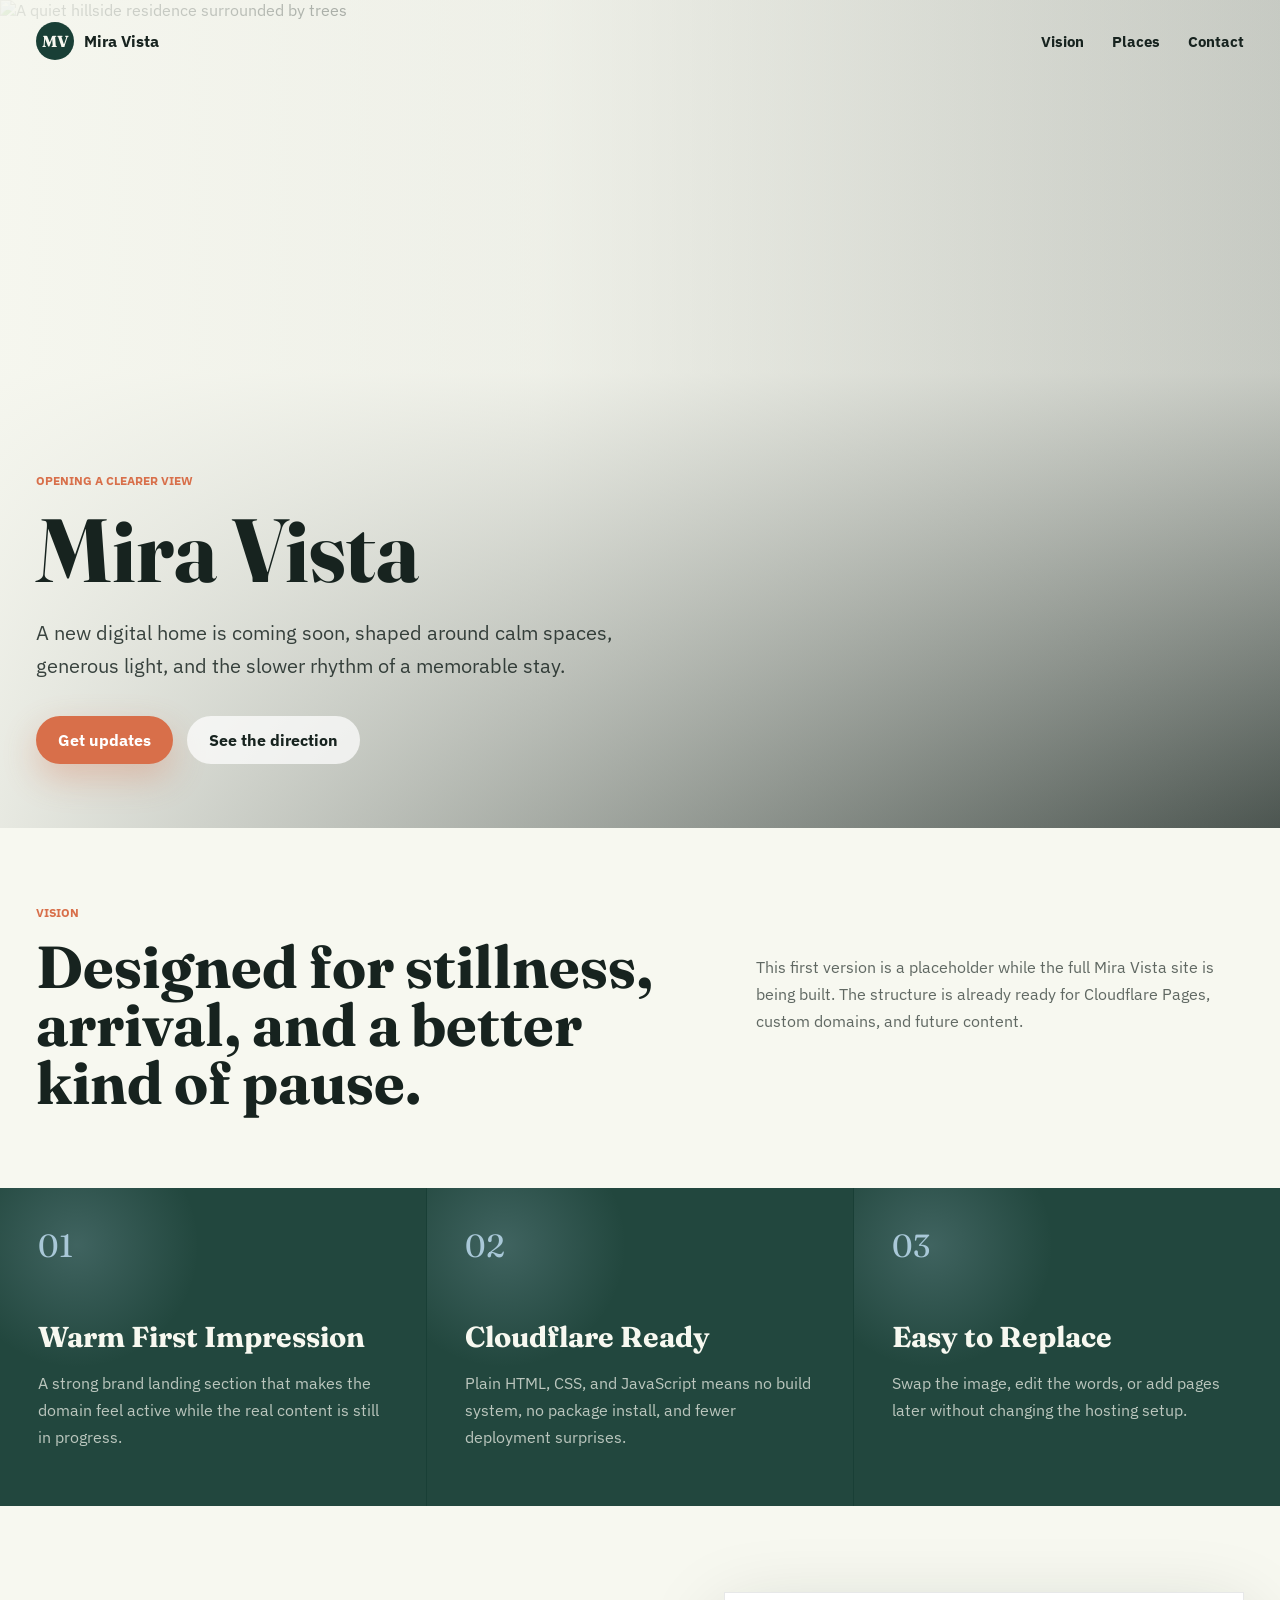
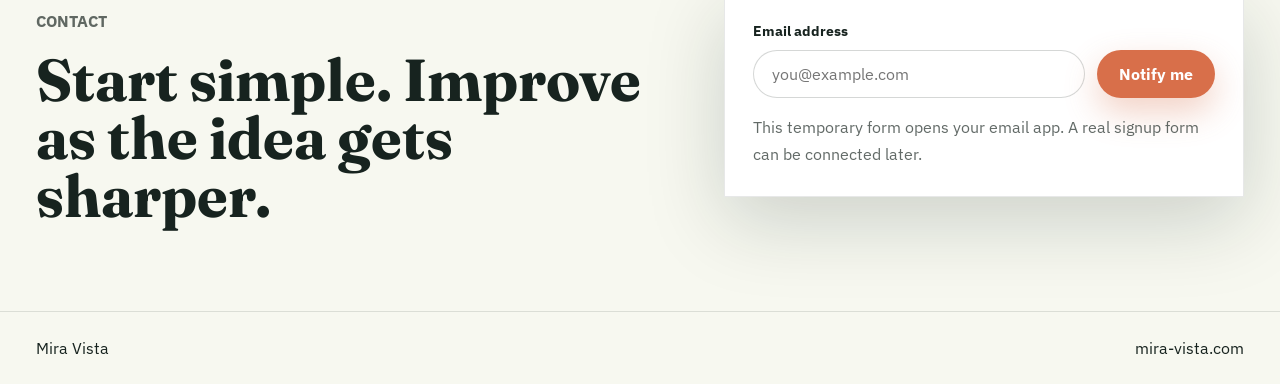
==== index.html @ a2847a7c "Initial Mira Vista site" ====
<!doctype html>
<html lang="en">
  <head>
    <meta charset="utf-8" />
    <meta name="viewport" content="width=device-width, initial-scale=1" />
    <title>Mira Vista</title>
    <meta
      name="description"
      content="Mira Vista is a calm digital home for crafted spaces, thoughtful stays, and future-facing hospitality."
    />
    <meta property="og:title" content="Mira Vista" />
    <meta
      property="og:description"
      content="A new Mira Vista website is taking shape."
    />
    <meta property="og:type" content="website" />
    <meta property="og:url" content="https://mira-vista.com" />
    <link rel="preconnect" href="https://fonts.googleapis.com" />
    <link rel="preconnect" href="https://fonts.gstatic.com" crossorigin />
    <link
      href="https://fonts.googleapis.com/css2?family=Fraunces:opsz,wght@9..144,500;9..144,700&family=IBM+Plex+Sans:wght@400;500;600;700&display=swap"
      rel="stylesheet"
    />
    <link rel="stylesheet" href="styles.css" />
  </head>
  <body>
    <header class="site-header" data-header>
      <a class="brand" href="#top" aria-label="Mira Vista home">
        <span class="brand-mark" aria-hidden="true">MV</span>
        <span>Mira Vista</span>
      </a>
      <nav class="nav-links" aria-label="Primary navigation">
        <a href="#vision">Vision</a>
        <a href="#places">Places</a>
        <a href="#contact">Contact</a>
      </nav>
    </header>

    <main id="top">
      <section class="hero" aria-label="Mira Vista introduction">
        <img
          class="hero-image"
          src="https://images.unsplash.com/photo-1500530855697-b586d89ba3ee?auto=format&fit=crop&w=1800&q=82"
          alt="A quiet hillside residence surrounded by trees"
        />
        <div class="hero-shade" aria-hidden="true"></div>
        <div class="hero-content">
          <p class="eyebrow">Opening a clearer view</p>
          <h1>Mira Vista</h1>
          <p class="hero-copy">
            A new digital home is coming soon, shaped around calm spaces,
            generous light, and the slower rhythm of a memorable stay.
          </p>
          <div class="hero-actions">
            <a class="button primary" href="#contact">Get updates</a>
            <a class="button secondary" href="#vision">See the direction</a>
          </div>
        </div>
      </section>

      <section class="intro-band" id="vision">
        <div class="section-kicker">Vision</div>
        <div class="intro-grid">
          <h2>Designed for stillness, arrival, and a better kind of pause.</h2>
          <p>
            This first version is a placeholder while the full Mira Vista site
            is being built. The structure is already ready for Cloudflare Pages,
            custom domains, and future content.
          </p>
        </div>
      </section>

      <section class="feature-strip" id="places" aria-label="Highlights">
        <article>
          <span>01</span>
          <h3>Warm First Impression</h3>
          <p>
            A strong brand landing section that makes the domain feel active
            while the real content is still in progress.
          </p>
        </article>
        <article>
          <span>02</span>
          <h3>Cloudflare Ready</h3>
          <p>
            Plain HTML, CSS, and JavaScript means no build system, no package
            install, and fewer deployment surprises.
          </p>
        </article>
        <article>
          <span>03</span>
          <h3>Easy to Replace</h3>
          <p>
            Swap the image, edit the words, or add pages later without changing
            the hosting setup.
          </p>
        </article>
      </section>

      <section class="contact-section" id="contact">
        <div>
          <p class="section-kicker">Contact</p>
          <h2>Start simple. Improve as the idea gets sharper.</h2>
        </div>
        <form class="notify-form" action="mailto:hello@mira-vista.com" method="post">
          <label for="email">Email address</label>
          <div class="field-row">
            <input
              id="email"
              name="email"
              type="email"
              placeholder="you@example.com"
              autocomplete="email"
            />
            <button type="submit">Notify me</button>
          </div>
          <p class="form-note">
            This temporary form opens your email app. A real signup form can be
            connected later.
          </p>
        </form>
      </section>
    </main>

    <footer class="site-footer">
      <span>Mira Vista</span>
      <span>mira-vista.com</span>
    </footer>

    <script src="script.js"></script>
  </body>
</html>
---- styles.css ----
:root {
  --ink: #17231f;
  --paper: #f7f8f0;
  --mist: #e5ece4;
  --sage: #607b68;
  --pine: #193f36;
  --coral: #d86f4a;
  --sky: #a9c8d8;
  --white: #ffffff;
  --shadow: 0 24px 80px rgba(11, 31, 25, 0.18);
}

* {
  box-sizing: border-box;
}

html {
  scroll-behavior: smooth;
}

body {
  margin: 0;
  background: var(--paper);
  color: var(--ink);
  font-family: "IBM Plex Sans", sans-serif;
}

a {
  color: inherit;
  text-decoration: none;
}

.site-header {
  align-items: center;
  display: flex;
  justify-content: space-between;
  left: 0;
  padding: 22px 36px;
  position: fixed;
  right: 0;
  top: 0;
  transition: background-color 180ms ease, box-shadow 180ms ease;
  z-index: 20;
}

.site-header.is-scrolled {
  background: rgba(247, 248, 240, 0.86);
  box-shadow: 0 12px 36px rgba(23, 35, 31, 0.08);
  backdrop-filter: blur(18px);
}

.brand {
  align-items: center;
  display: inline-flex;
  font-weight: 700;
  gap: 10px;
}

.brand-mark {
  align-items: center;
  background: var(--pine);
  border-radius: 999px;
  color: var(--paper);
  display: inline-flex;
  font-family: "Fraunces", serif;
  height: 38px;
  justify-content: center;
  width: 38px;
}

.nav-links {
  align-items: center;
  display: flex;
  gap: 28px;
  font-size: 0.94rem;
  font-weight: 700;
}

.nav-links a {
  position: relative;
}

.nav-links a::after {
  background: var(--coral);
  bottom: -8px;
  content: "";
  height: 2px;
  left: 0;
  position: absolute;
  transform: scaleX(0);
  transform-origin: left;
  transition: transform 160ms ease;
  width: 100%;
}

.nav-links a:hover::after,
.nav-links a:focus-visible::after {
  transform: scaleX(1);
}

.hero {
  align-items: end;
  display: grid;
  min-height: 92vh;
  overflow: hidden;
  padding: 130px 36px 64px;
  position: relative;
}

.hero-image,
.hero-shade {
  inset: 0;
  position: absolute;
}

.hero-image {
  height: 100%;
  object-fit: cover;
  width: 100%;
  z-index: 0;
}

.hero-shade {
  background:
    linear-gradient(90deg, rgba(247, 248, 240, 0.9), rgba(247, 248, 240, 0.5) 42%, rgba(23, 35, 31, 0.15)),
    linear-gradient(0deg, rgba(23, 35, 31, 0.72), rgba(23, 35, 31, 0.08) 55%);
  z-index: 1;
}

.hero-content {
  max-width: 760px;
  position: relative;
  z-index: 2;
}

.eyebrow,
.section-kicker {
  color: var(--coral);
  font-size: 0.78rem;
  font-weight: 700;
  text-transform: uppercase;
}

.hero h1,
.intro-grid h2,
.contact-section h2 {
  font-family: "Fraunces", serif;
  line-height: 0.98;
  margin: 0;
}

.hero h1 {
  font-size: 5.6rem;
  margin-top: 18px;
}

.hero-copy {
  color: rgba(23, 35, 31, 0.84);
  font-size: 1.25rem;
  line-height: 1.65;
  margin: 22px 0 0;
  max-width: 620px;
}

.hero-actions {
  display: flex;
  flex-wrap: wrap;
  gap: 14px;
  margin-top: 34px;
}

.button,
.notify-form button {
  border: 0;
  border-radius: 999px;
  cursor: pointer;
  display: inline-flex;
  font: inherit;
  font-weight: 700;
  justify-content: center;
  min-height: 48px;
  padding: 14px 22px;
  transition: transform 160ms ease, box-shadow 160ms ease, background-color 160ms ease;
}

.button:hover,
.notify-form button:hover {
  transform: translateY(-2px);
}

.button.primary,
.notify-form button {
  background: var(--coral);
  box-shadow: 0 14px 34px rgba(216, 111, 74, 0.32);
  color: var(--white);
}

.button.secondary {
  background: rgba(255, 255, 255, 0.72);
  color: var(--ink);
}

.intro-band {
  padding: 76px 36px;
}

.intro-grid {
  display: grid;
  gap: 40px;
  grid-template-columns: minmax(0, 1fr) minmax(280px, 460px);
  margin-top: 18px;
  max-width: 1180px;
}

.intro-grid h2,
.contact-section h2 {
  font-size: 3.7rem;
}

.intro-grid p,
.feature-strip p,
.contact-section p,
.form-note {
  color: rgba(23, 35, 31, 0.68);
  font-size: 1rem;
  line-height: 1.7;
}

.feature-strip {
  background: var(--pine);
  color: var(--paper);
  display: grid;
  gap: 1px;
  grid-template-columns: repeat(3, minmax(0, 1fr));
}

.feature-strip article {
  background:
    radial-gradient(circle at 18% 18%, rgba(169, 200, 216, 0.22), transparent 28%),
    rgba(255, 255, 255, 0.04);
  min-height: 280px;
  padding: 38px;
}

.feature-strip span {
  color: var(--sky);
  font-family: "Fraunces", serif;
  font-size: 2rem;
}

.feature-strip h3 {
  font-family: "Fraunces", serif;
  font-size: 1.8rem;
  margin: 54px 0 14px;
}

.feature-strip p {
  color: rgba(247, 248, 240, 0.72);
}

.contact-section {
  align-items: start;
  display: grid;
  gap: 54px;
  grid-template-columns: minmax(0, 1fr) minmax(320px, 520px);
  padding: 86px 36px;
}

.notify-form {
  background: var(--white);
  border: 1px solid rgba(23, 35, 31, 0.1);
  box-shadow: var(--shadow);
  padding: 28px;
}

.notify-form label {
  display: block;
  font-size: 0.9rem;
  font-weight: 700;
  margin-bottom: 10px;
}

.field-row {
  display: grid;
  gap: 12px;
  grid-template-columns: minmax(0, 1fr) auto;
}

.notify-form input {
  border: 1px solid rgba(23, 35, 31, 0.18);
  border-radius: 999px;
  font: inherit;
  min-height: 48px;
  padding: 0 18px;
  width: 100%;
}

.notify-form input:focus {
  border-color: var(--coral);
  outline: 3px solid rgba(216, 111, 74, 0.16);
}

.form-note {
  font-size: 0.9rem;
  margin-bottom: 0;
}

.site-footer {
  align-items: center;
  border-top: 1px solid rgba(23, 35, 31, 0.12);
  display: flex;
  justify-content: space-between;
  padding: 26px 36px;
}

@media (max-width: 820px) {
  .site-header {
    padding: 18px 22px;
  }

  .nav-links {
    display: none;
  }

  .hero {
    min-height: 88vh;
    padding: 112px 22px 46px;
  }

  .hero h1 {
    font-size: 3.6rem;
  }

  .hero-copy {
    font-size: 1.05rem;
  }

  .intro-band,
  .contact-section {
    padding: 58px 22px;
  }

  .intro-grid,
  .contact-section {
    grid-template-columns: 1fr;
  }

  .intro-grid h2,
  .contact-section h2 {
    font-size: 2.6rem;
  }

  .feature-strip {
    grid-template-columns: 1fr;
  }

  .feature-strip article {
    min-height: 220px;
    padding: 30px 22px;
  }

  .field-row {
    grid-template-columns: 1fr;
  }

  .site-footer {
    align-items: flex-start;
    flex-direction: column;
    gap: 8px;
    padding: 24px 22px;
  }
}

@media (max-width: 480px) {
  .hero h1 {
    font-size: 2.9rem;
  }

  .hero-actions {
    flex-direction: column;
  }

  .button {
    width: 100%;
  }
}
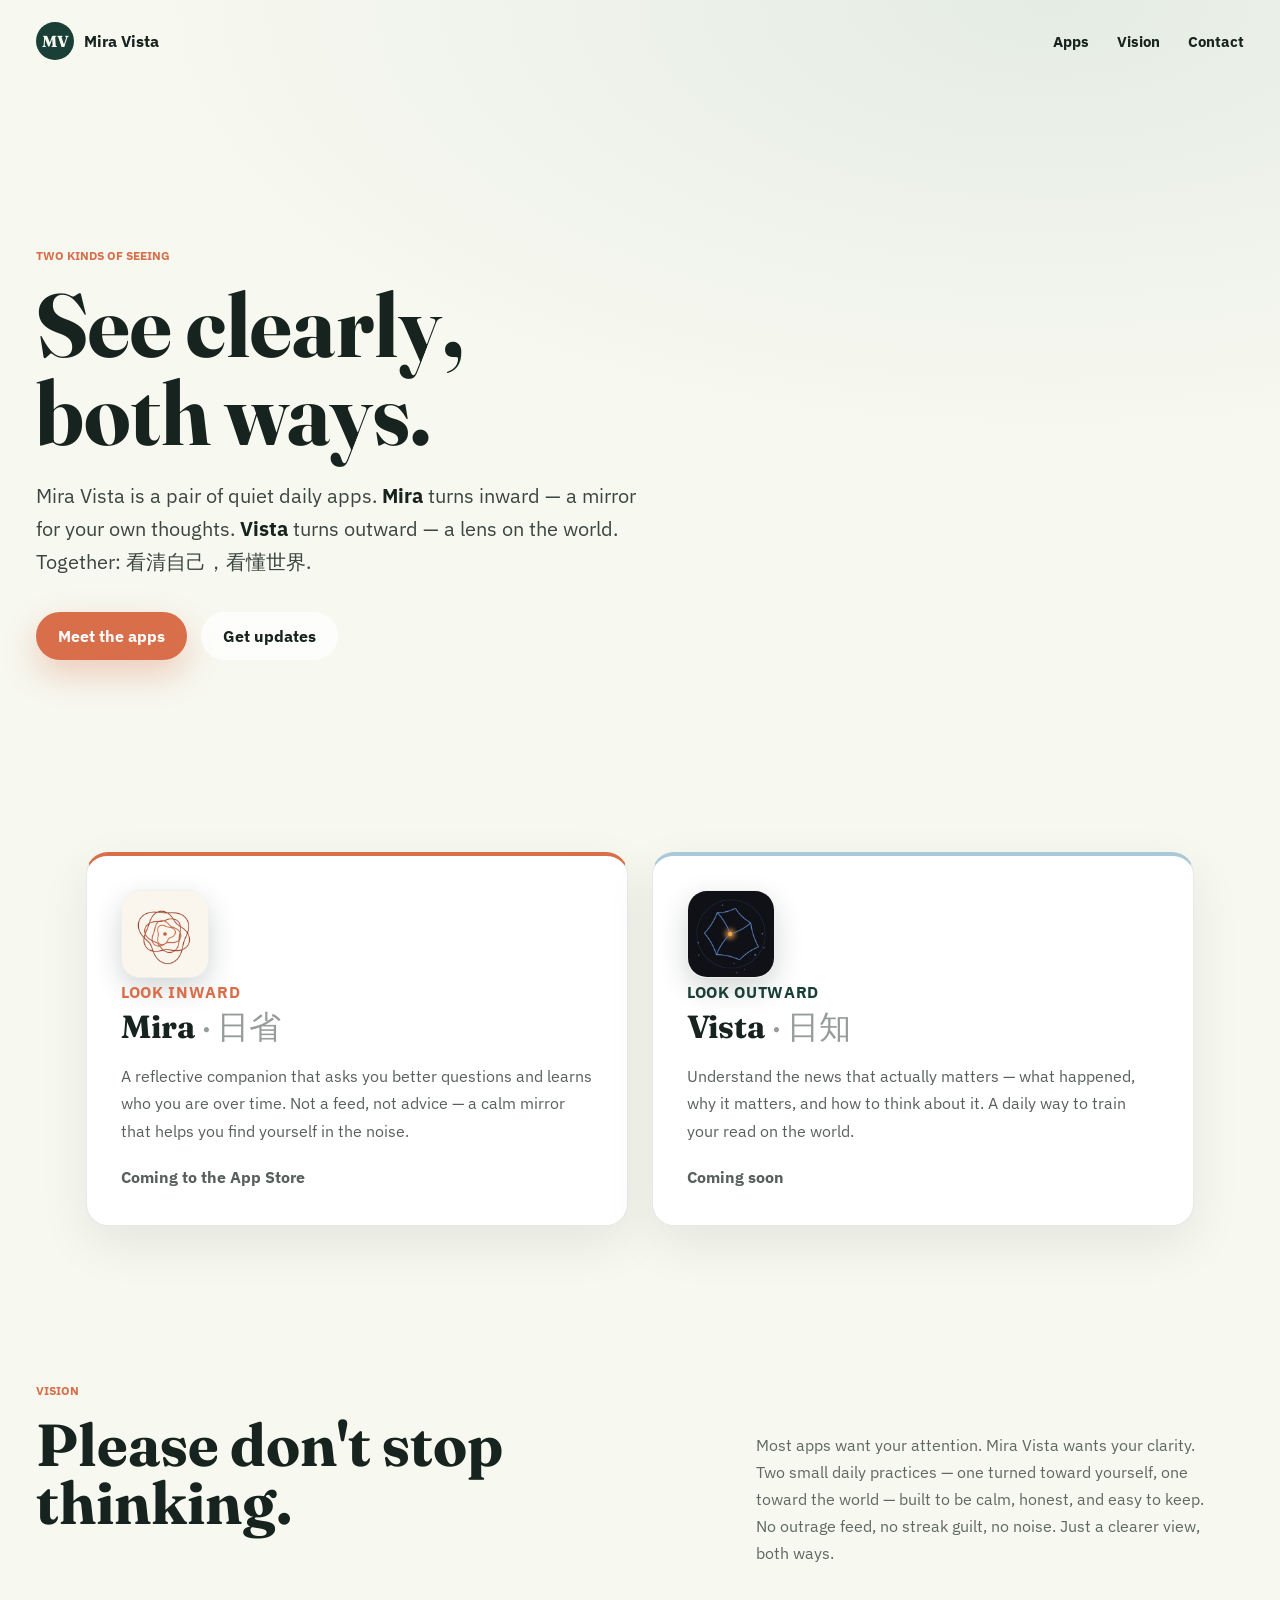
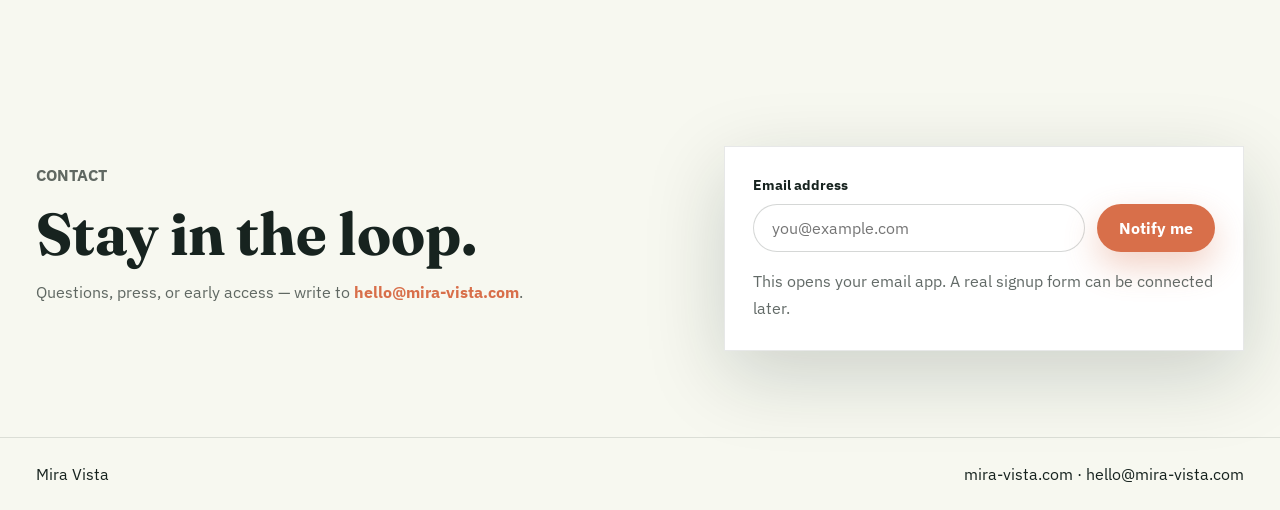
==== commit 92a9b251: "Rewrite site: real Mira Vista two-app product page (Mira + Vista)" ====
--- a/index.html
+++ b/index.html
@@ -3,15 +3,15 @@
   <head>
     <meta charset="utf-8" />
     <meta name="viewport" content="width=device-width, initial-scale=1" />
-    <title>Mira Vista</title>
+    <title>Mira Vista — See clearly, both ways</title>
     <meta
       name="description"
-      content="Mira Vista is a calm digital home for crafted spaces, thoughtful stays, and future-facing hospitality."
+      content="Mira Vista is a pair of calm daily apps for two kinds of seeing. Mira turns inward — a mirror for your own thoughts. Vista turns outward — a lens on the world."
     />
-    <meta property="og:title" content="Mira Vista" />
+    <meta property="og:title" content="Mira Vista — See clearly, both ways" />
     <meta
       property="og:description"
-      content="A new Mira Vista website is taking shape."
+      content="Two quiet daily apps: Mira (look inward and reflect) and Vista (understand the world). 看清自己，看懂世界."
     />
     <meta property="og:type" content="website" />
     <meta property="og:url" content="https://mira-vista.com" />
@@ -30,79 +30,95 @@
         <span>Mira Vista</span>
       </a>
       <nav class="nav-links" aria-label="Primary navigation">
+        <a href="#apps">Apps</a>
         <a href="#vision">Vision</a>
-        <a href="#places">Places</a>
         <a href="#contact">Contact</a>
       </nav>
     </header>
 
     <main id="top">
-      <section class="hero" aria-label="Mira Vista introduction">
-        <img
-          class="hero-image"
-          src="https://images.unsplash.com/photo-1500530855697-b586d89ba3ee?auto=format&fit=crop&w=1800&q=82"
-          alt="A quiet hillside residence surrounded by trees"
-        />
-        <div class="hero-shade" aria-hidden="true"></div>
+      <section class="hero hero--plain" aria-label="Mira Vista introduction">
         <div class="hero-content">
-          <p class="eyebrow">Opening a clearer view</p>
-          <h1>Mira Vista</h1>
+          <p class="eyebrow">Two kinds of seeing</p>
+          <h1>See clearly,<br />both ways.</h1>
           <p class="hero-copy">
-            A new digital home is coming soon, shaped around calm spaces,
-            generous light, and the slower rhythm of a memorable stay.
+            Mira Vista is a pair of quiet daily apps.
+            <strong>Mira</strong> turns inward — a mirror for your own thoughts.
+            <strong>Vista</strong> turns outward — a lens on the world.
+            Together: 看清自己，看懂世界.
           </p>
           <div class="hero-actions">
-            <a class="button primary" href="#contact">Get updates</a>
-            <a class="button secondary" href="#vision">See the direction</a>
+            <a class="button primary" href="#apps">Meet the apps</a>
+            <a class="button secondary" href="#contact">Get updates</a>
           </div>
         </div>
+      </section>
+
+      <section class="apps" id="apps" aria-label="The apps">
+        <article class="app-card app-card--mira">
+          <img
+            class="app-icon"
+            src="assets/mira-icon.png"
+            alt="Mira app icon"
+            width="88"
+            height="88"
+          />
+          <p class="app-kicker">Look inward</p>
+          <h2>Mira <span>· 日省</span></h2>
+          <p>
+            A reflective companion that asks you better questions and learns who
+            you are over time. Not a feed, not advice — a calm mirror that helps
+            you find yourself in the noise.
+          </p>
+          <p class="app-status">Coming to the App Store</p>
+        </article>
+
+        <article class="app-card app-card--vista">
+          <img
+            class="app-icon"
+            src="assets/vista-icon.png"
+            alt="Vista app icon"
+            width="88"
+            height="88"
+          />
+          <p class="app-kicker">Look outward</p>
+          <h2>Vista <span>· 日知</span></h2>
+          <p>
+            Understand the news that actually matters — what happened, why it
+            matters, and how to think about it. A daily way to train your read
+            on the world.
+          </p>
+          <p class="app-status">Coming soon</p>
+        </article>
       </section>
 
       <section class="intro-band" id="vision">
         <div class="section-kicker">Vision</div>
         <div class="intro-grid">
-          <h2>Designed for stillness, arrival, and a better kind of pause.</h2>
+          <h2>Please don't stop thinking.</h2>
           <p>
-            This first version is a placeholder while the full Mira Vista site
-            is being built. The structure is already ready for Cloudflare Pages,
-            custom domains, and future content.
+            Most apps want your attention. Mira Vista wants your clarity. Two
+            small daily practices — one turned toward yourself, one toward the
+            world — built to be calm, honest, and easy to keep. No outrage feed,
+            no streak guilt, no noise. Just a clearer view, both ways.
           </p>
         </div>
-      </section>
-
-      <section class="feature-strip" id="places" aria-label="Highlights">
-        <article>
-          <span>01</span>
-          <h3>Warm First Impression</h3>
-          <p>
-            A strong brand landing section that makes the domain feel active
-            while the real content is still in progress.
-          </p>
-        </article>
-        <article>
-          <span>02</span>
-          <h3>Cloudflare Ready</h3>
-          <p>
-            Plain HTML, CSS, and JavaScript means no build system, no package
-            install, and fewer deployment surprises.
-          </p>
-        </article>
-        <article>
-          <span>03</span>
-          <h3>Easy to Replace</h3>
-          <p>
-            Swap the image, edit the words, or add pages later without changing
-            the hosting setup.
-          </p>
-        </article>
       </section>
 
       <section class="contact-section" id="contact">
         <div>
           <p class="section-kicker">Contact</p>
-          <h2>Start simple. Improve as the idea gets sharper.</h2>
+          <h2>Stay in the loop.</h2>
+          <p>
+            Questions, press, or early access — write to
+            <a href="mailto:hello@mira-vista.com">hello@mira-vista.com</a>.
+          </p>
         </div>
-        <form class="notify-form" action="mailto:hello@mira-vista.com" method="post">
+        <form
+          class="notify-form"
+          action="mailto:hello@mira-vista.com"
+          method="post"
+        >
           <label for="email">Email address</label>
           <div class="field-row">
             <input
@@ -115,8 +131,7 @@
             <button type="submit">Notify me</button>
           </div>
           <p class="form-note">
-            This temporary form opens your email app. A real signup form can be
-            connected later.
+            This opens your email app. A real signup form can be connected later.
           </p>
         </form>
       </section>
@@ -124,7 +139,7 @@
 
     <footer class="site-footer">
       <span>Mira Vista</span>
-      <span>mira-vista.com</span>
+      <span>mira-vista.com · hello@mira-vista.com</span>
     </footer>
 
     <script src="script.js"></script>
--- a/styles.css
+++ b/styles.css
@@ -384,3 +384,70 @@
     width: 100%;
   }
 }
+
+/* ===== Mira Vista — apps section ===== */
+.hero--plain {
+  align-items: center;
+  background: radial-gradient(120% 90% at 82% 0%, var(--mist), var(--paper) 58%);
+}
+.hero-copy strong { color: var(--ink); font-weight: 700; }
+
+.apps {
+  display: grid;
+  gap: 24px;
+  grid-template-columns: repeat(2, minmax(0, 1fr));
+  max-width: 1180px;
+  margin: 0 auto;
+  padding: 24px 36px 80px;
+}
+.app-card {
+  background: var(--white);
+  border: 1px solid rgba(23, 35, 31, 0.10);
+  border-radius: 22px;
+  padding: 34px;
+  box-shadow: 0 18px 50px rgba(11, 31, 25, 0.08);
+}
+.app-card--mira { border-top: 4px solid var(--coral); }
+.app-card--vista { border-top: 4px solid var(--sky); }
+.app-icon {
+  border-radius: 20px;
+  display: block;
+  height: 88px;
+  width: 88px;
+  box-shadow: 0 10px 28px rgba(11, 31, 25, 0.18);
+}
+.app-kicker {
+  font-size: 0.78rem;
+  font-weight: 700;
+  letter-spacing: 0.04em;
+  text-transform: uppercase;
+  margin: 22px 0 6px;
+}
+.app-card--mira .app-kicker { color: var(--coral); }
+.app-card--vista .app-kicker { color: var(--pine); }
+.app-card h2 {
+  font-family: "Fraunces", serif;
+  font-size: 2rem;
+  margin: 0 0 12px;
+}
+.app-card h2 span { color: rgba(23, 35, 31, 0.45); font-weight: 500; }
+.app-card p {
+  color: rgba(23, 35, 31, 0.72);
+  font-size: 1.02rem;
+  line-height: 1.7;
+  margin: 0;
+}
+.app-status {
+  color: var(--sage);
+  font-size: 0.85rem;
+  font-weight: 700;
+  margin-top: 18px !important;
+}
+.contact-section a { color: var(--coral); font-weight: 700; }
+
+@media (max-width: 820px) {
+  .apps { grid-template-columns: 1fr; padding: 14px 22px 54px; }
+  .app-card { padding: 28px 22px; }
+}
+
+.app-icon { border: 1px solid rgba(23, 35, 31, 0.07); }
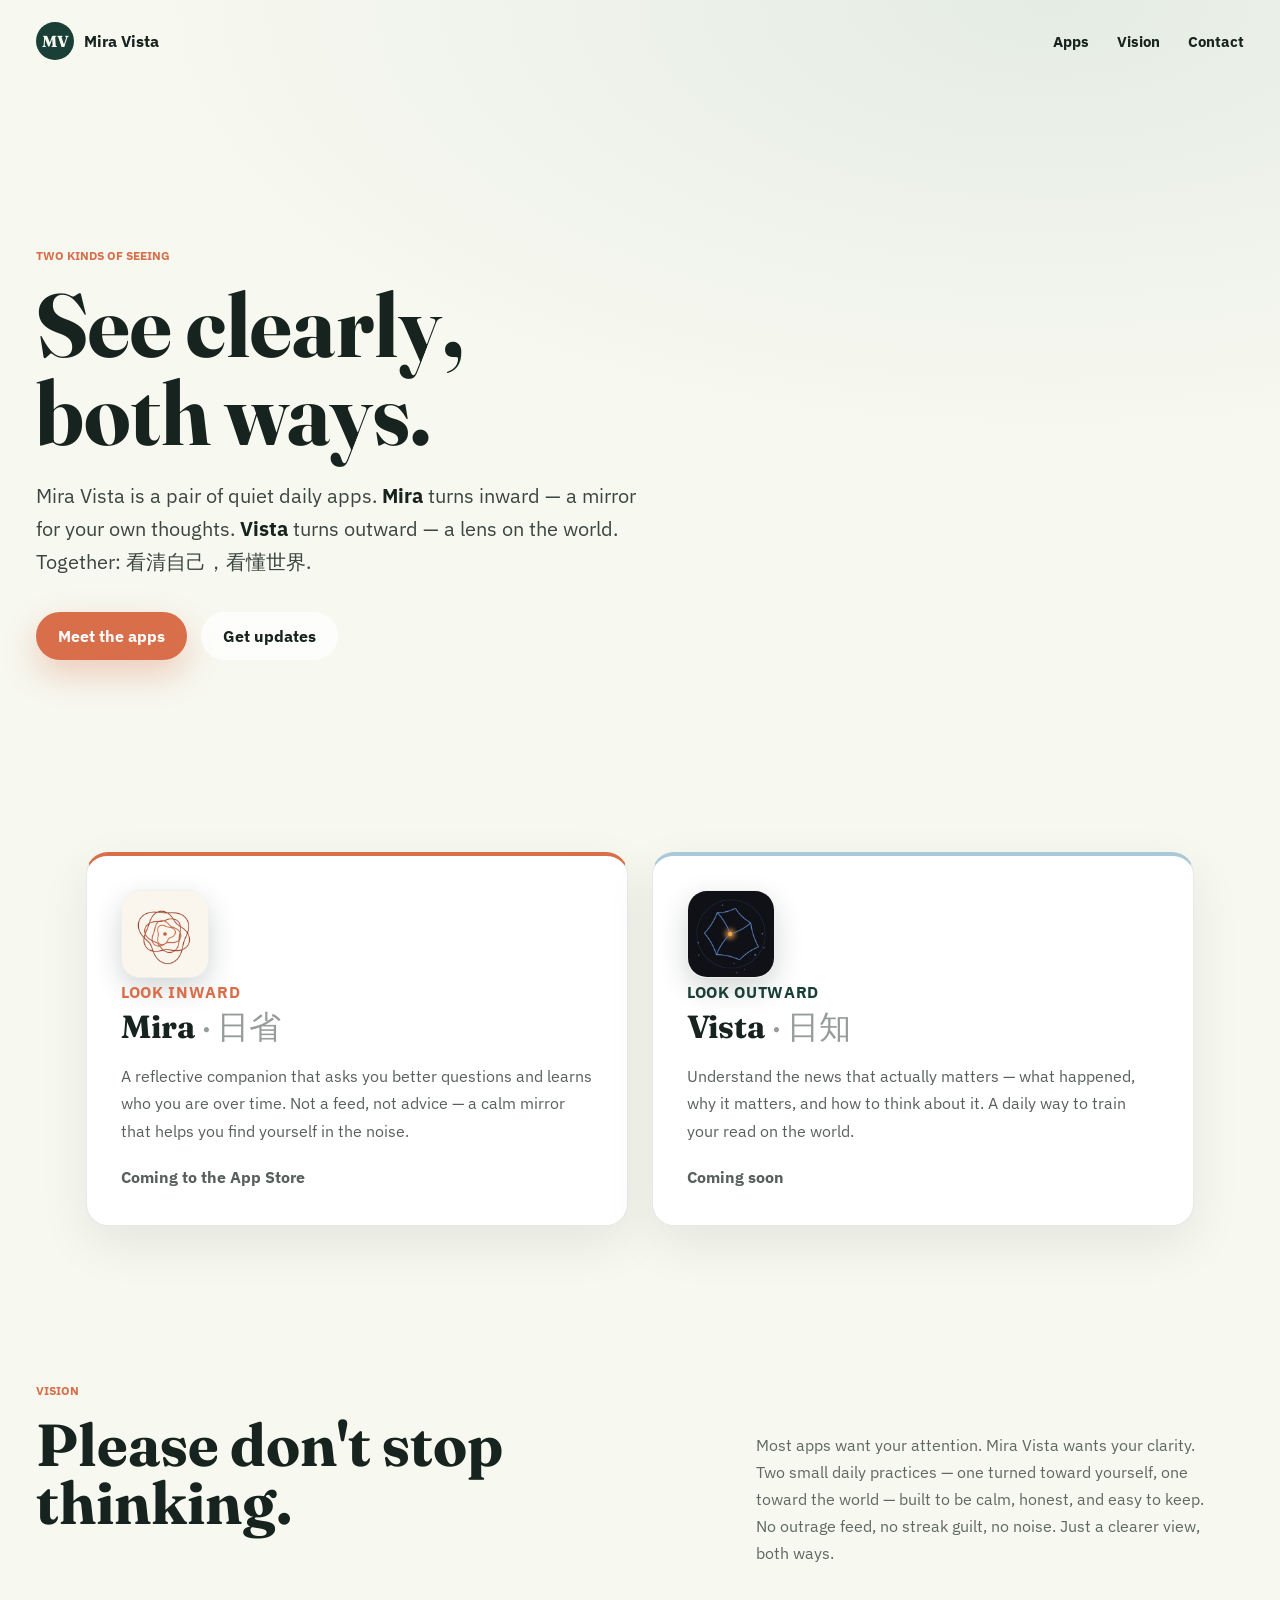
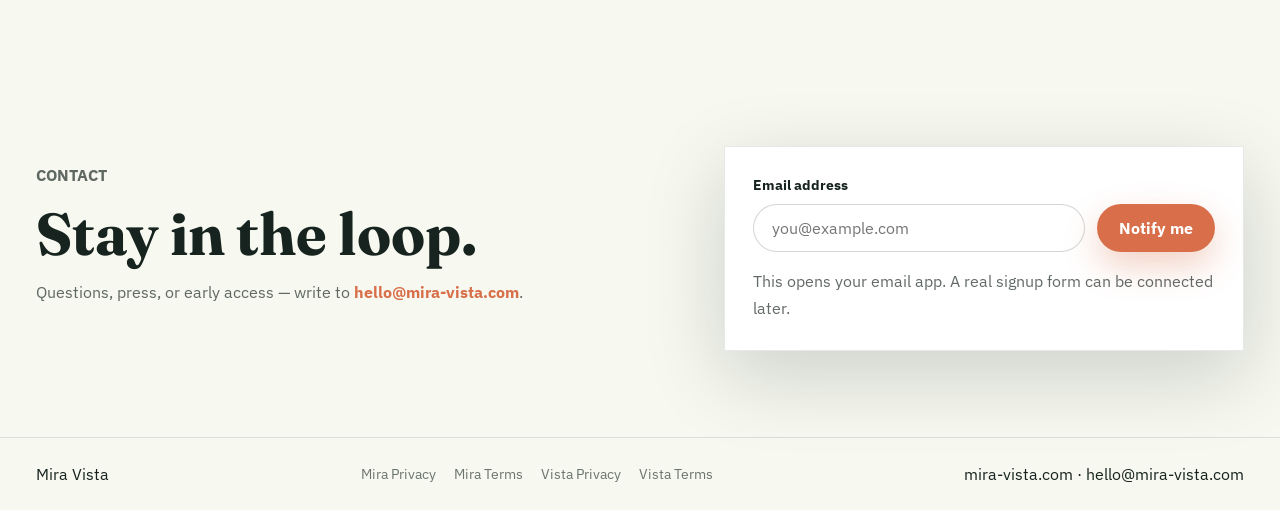
==== commit 03f6e89a: "Add legal pages: Mira + Vista privacy & terms (en/zh) - 8 HTML pages under /mira/ and /vista/, share" ====
--- a/index.html
+++ b/index.html
@@ -139,6 +139,12 @@
 
     <footer class="site-footer">
       <span>Mira Vista</span>
+      <nav class="footer-links" aria-label="Legal">
+        <a href="mira/privacy_en">Mira Privacy</a>
+        <a href="mira/terms_en">Mira Terms</a>
+        <a href="vista/privacy_en">Vista Privacy</a>
+        <a href="vista/terms_en">Vista Terms</a>
+      </nav>
       <span>mira-vista.com · hello@mira-vista.com</span>
     </footer>
 
--- a/styles.css
+++ b/styles.css
@@ -451,3 +451,101 @@
 }
 
 .app-icon { border: 1px solid rgba(23, 35, 31, 0.07); }
+
+/* ===== Legal pages (privacy / terms) ===== */
+.legal {
+  margin: 0 auto;
+  max-width: 740px;
+  padding: 130px 26px 80px;
+  font-size: 1.02rem;
+  line-height: 1.78;
+}
+.legal[data-brand="mira"]  { --brand: #C9633F; }
+.legal[data-brand="vista"] { --brand: #3E6B7A; }
+
+.legal-eyebrow {
+  color: var(--brand);
+  font-size: 0.78rem;
+  font-weight: 700;
+  letter-spacing: 0.06em;
+  margin: 0 0 12px;
+  text-transform: uppercase;
+}
+.legal h1 {
+  font-family: "Fraunces", serif;
+  font-size: 3rem;
+  line-height: 1.05;
+  margin: 0 0 14px;
+}
+.legal-meta {
+  color: rgba(23, 35, 31, 0.6);
+  font-size: 0.92rem;
+  margin: 0 0 50px;
+}
+.legal-meta a,
+.legal a:not(.brand) {
+  color: var(--brand);
+  border-bottom: 1px solid rgba(0, 0, 0, 0.12);
+  font-weight: 500;
+}
+.legal-meta a:hover,
+.legal a:not(.brand):hover { border-bottom-color: var(--brand); }
+.legal h2 {
+  font-family: "Fraunces", serif;
+  font-size: 1.65rem;
+  margin: 56px 0 14px;
+}
+.legal h3 {
+  font-size: 1.05rem;
+  font-weight: 700;
+  margin: 28px 0 10px;
+}
+.legal p,
+.legal li { color: rgba(23, 35, 31, 0.86); }
+.legal ul { margin: 16px 0; padding-left: 1.4em; }
+.legal li { margin: 8px 0; }
+.legal strong { color: var(--ink); font-weight: 700; }
+.legal hr {
+  border: 0;
+  border-top: 1px solid rgba(23, 35, 31, 0.12);
+  margin: 48px 0;
+}
+.legal table {
+  border-collapse: collapse;
+  font-size: 0.94rem;
+  margin: 18px 0;
+  width: 100%;
+}
+.legal th,
+.legal td {
+  border: 1px solid rgba(23, 35, 31, 0.12);
+  padding: 10px 14px;
+  text-align: left;
+  vertical-align: top;
+}
+.legal th {
+  background: var(--mist);
+  font-weight: 700;
+}
+.legal-back {
+  border-top: 1px solid rgba(23, 35, 31, 0.12);
+  font-weight: 700;
+  margin-top: 56px;
+  padding-top: 24px;
+}
+.legal-back a { color: var(--brand); }
+
+.footer-links {
+  display: flex;
+  flex-wrap: wrap;
+  gap: 18px;
+  font-size: 0.88rem;
+}
+.footer-links a { color: rgba(23, 35, 31, 0.62); }
+.footer-links a:hover { color: var(--ink); }
+
+@media (max-width: 640px) {
+  .legal { padding: 110px 22px 60px; font-size: 0.98rem; }
+  .legal h1 { font-size: 2.2rem; }
+  .legal h2 { font-size: 1.35rem; }
+}
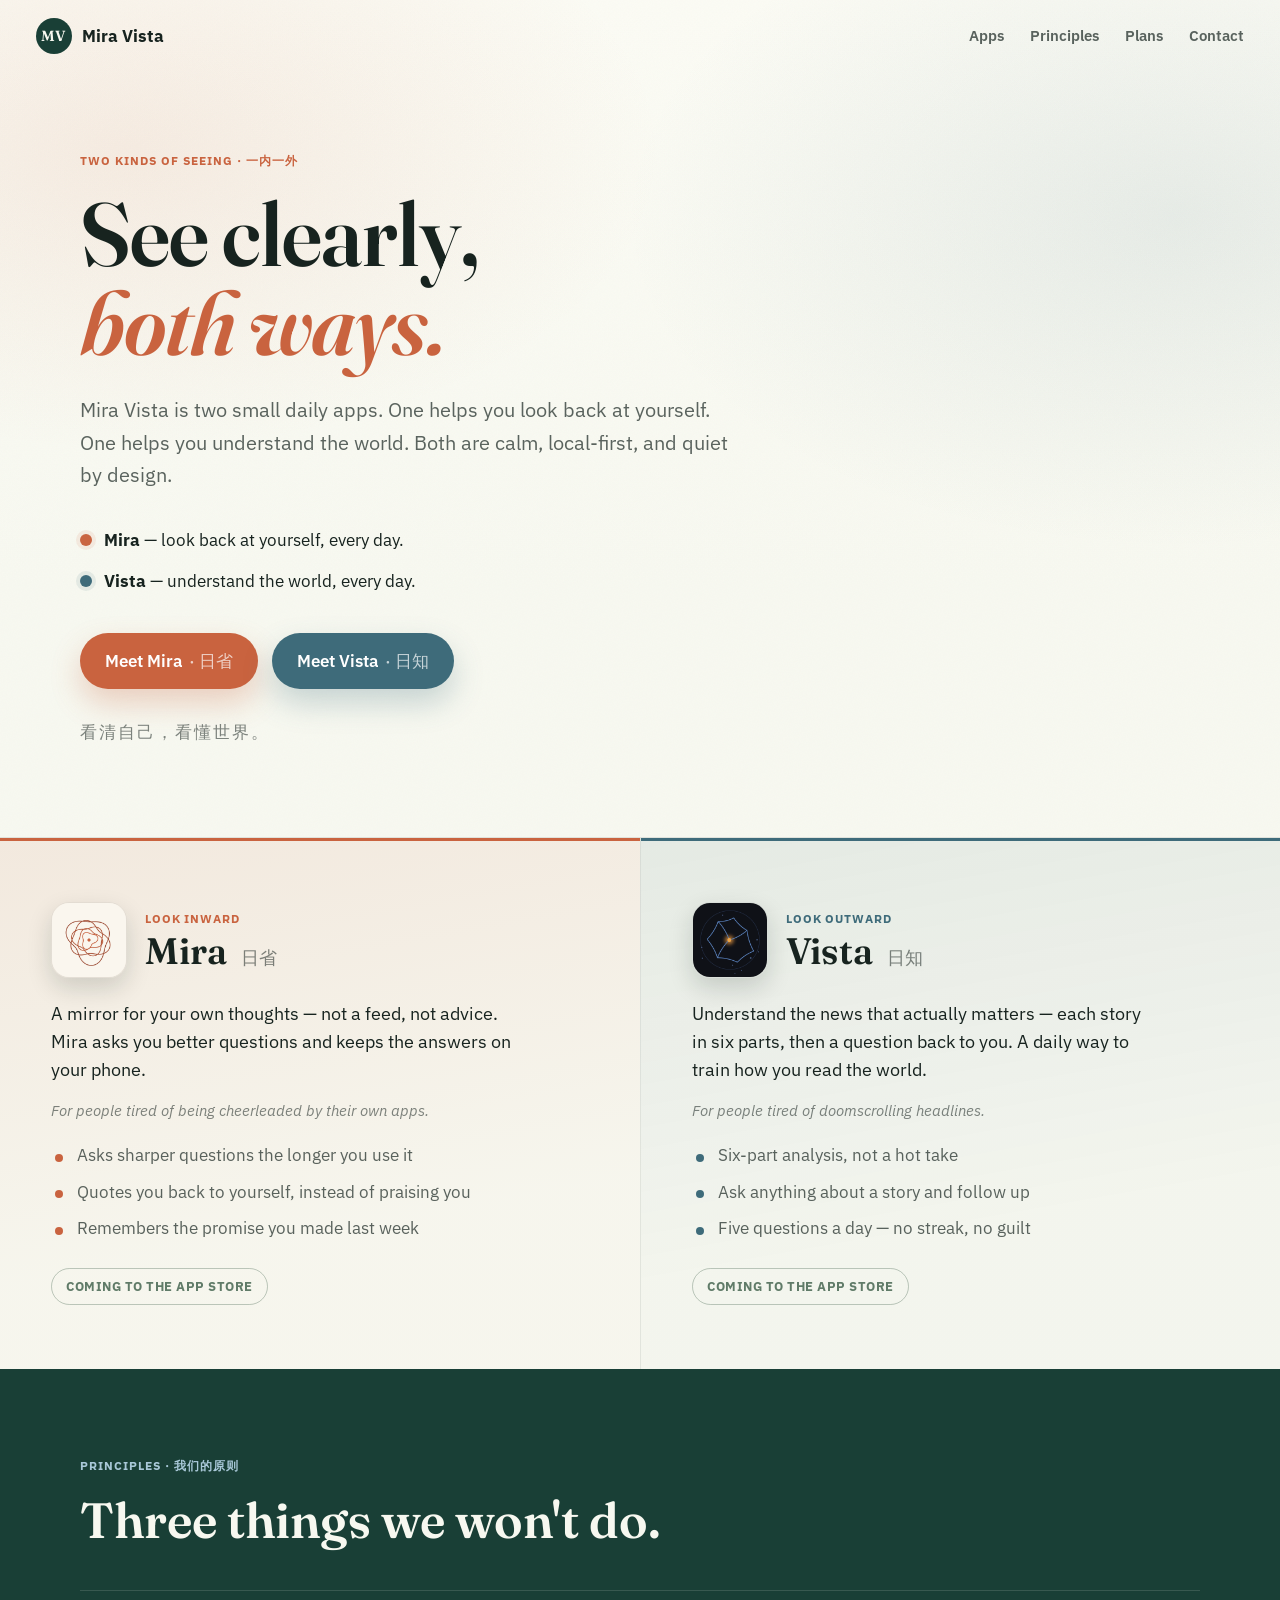
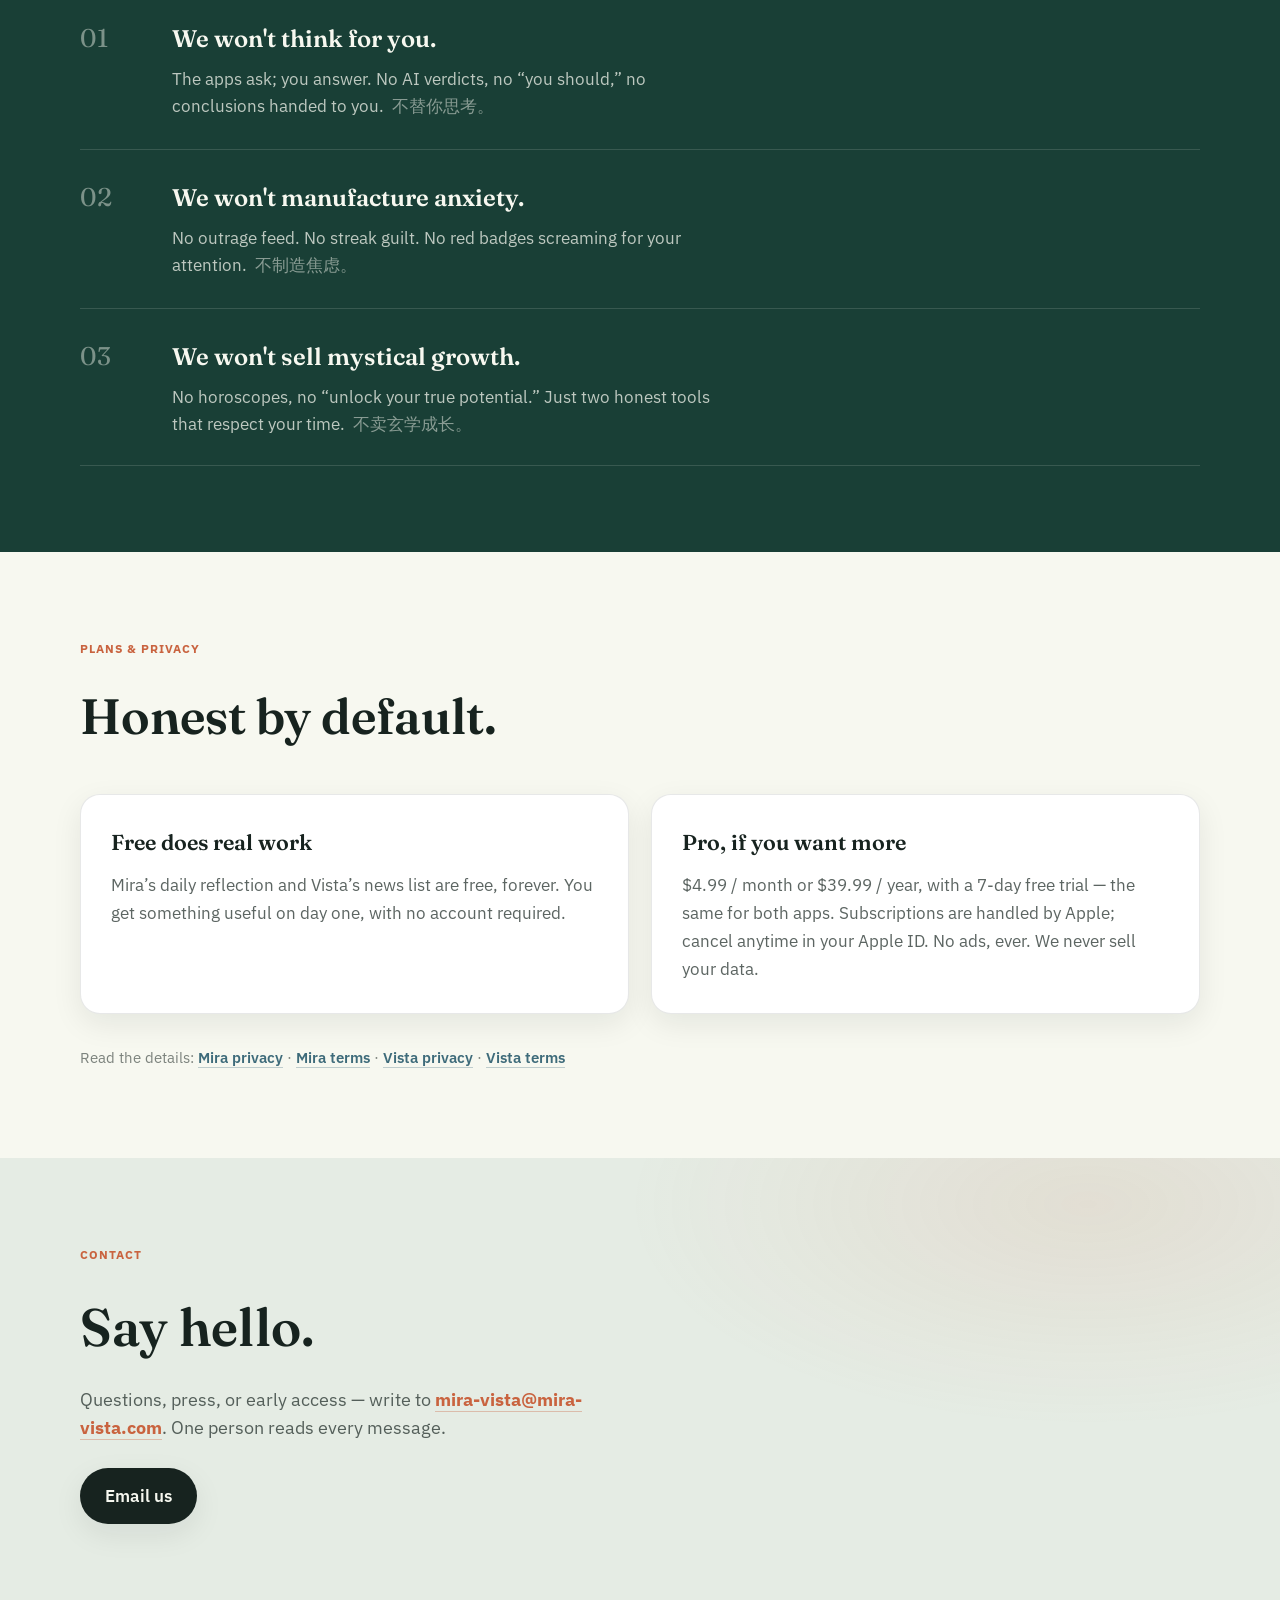
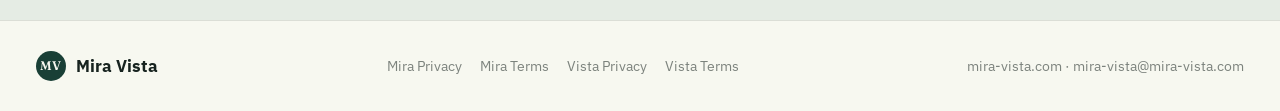
==== commit f3a24040: "Redesign site: diptych homepage + branded legal hub - index.html: new "two kinds of seeing" diptych " ====
--- a/index.html
+++ b/index.html
@@ -3,149 +3,244 @@
   <head>
     <meta charset="utf-8" />
     <meta name="viewport" content="width=device-width, initial-scale=1" />
-    <title>Mira Vista — See clearly, both ways</title>
+    <title>Mira Vista — Two kinds of seeing</title>
     <meta
       name="description"
-      content="Mira Vista is a pair of calm daily apps for two kinds of seeing. Mira turns inward — a mirror for your own thoughts. Vista turns outward — a lens on the world."
+      content="Mira Vista is two small daily apps. Mira looks inward — a mirror for your own thoughts. Vista looks outward — understand the world, one story at a time. Calm, local-first, quiet by design."
     />
-    <meta property="og:title" content="Mira Vista — See clearly, both ways" />
+    <meta name="theme-color" content="#f7f8f0" />
+    <meta property="og:title" content="Mira Vista — Two kinds of seeing" />
     <meta
       property="og:description"
-      content="Two quiet daily apps: Mira (look inward and reflect) and Vista (understand the world). 看清自己，看懂世界."
+      content="Two quiet daily apps. Mira: look back at yourself. Vista: understand the world. 看清自己，看懂世界."
     />
     <meta property="og:type" content="website" />
     <meta property="og:url" content="https://mira-vista.com" />
     <link rel="preconnect" href="https://fonts.googleapis.com" />
     <link rel="preconnect" href="https://fonts.gstatic.com" crossorigin />
     <link
-      href="https://fonts.googleapis.com/css2?family=Fraunces:opsz,wght@9..144,500;9..144,700&family=IBM+Plex+Sans:wght@400;500;600;700&display=swap"
+      href="https://fonts.googleapis.com/css2?family=Fraunces:ital,opsz,wght@0,9..144,500;0,9..144,600;0,9..144,700;1,9..144,500&family=IBM+Plex+Sans:wght@400;500;600;700&display=swap"
       rel="stylesheet"
     />
     <link rel="stylesheet" href="styles.css" />
   </head>
   <body>
+    <a class="skip-link" href="#apps">Skip to the apps</a>
+
     <header class="site-header" data-header>
       <a class="brand" href="#top" aria-label="Mira Vista home">
         <span class="brand-mark" aria-hidden="true">MV</span>
-        <span>Mira Vista</span>
+        <span class="brand-name">Mira Vista</span>
       </a>
       <nav class="nav-links" aria-label="Primary navigation">
         <a href="#apps">Apps</a>
-        <a href="#vision">Vision</a>
+        <a href="#principles">Principles</a>
+        <a href="#plans">Plans</a>
         <a href="#contact">Contact</a>
       </nav>
     </header>
 
     <main id="top">
-      <section class="hero hero--plain" aria-label="Mira Vista introduction">
-        <div class="hero-content">
-          <p class="eyebrow">Two kinds of seeing</p>
-          <h1>See clearly,<br />both ways.</h1>
-          <p class="hero-copy">
-            Mira Vista is a pair of quiet daily apps.
-            <strong>Mira</strong> turns inward — a mirror for your own thoughts.
-            <strong>Vista</strong> turns outward — a lens on the world.
-            Together: 看清自己，看懂世界.
-          </p>
-          <div class="hero-actions">
-            <a class="button primary" href="#apps">Meet the apps</a>
-            <a class="button secondary" href="#contact">Get updates</a>
+      <!-- ===== Hero ===== -->
+      <section class="hero" aria-label="Mira Vista introduction">
+        <div class="hero-inner">
+          <p class="eyebrow">Two kinds of seeing · 一内一外</p>
+          <h1>See clearly,<br /><em>both ways.</em></h1>
+          <p class="hero-lead">
+            Mira Vista is two small daily apps. One helps you look back at
+            yourself. One helps you understand the world. Both are calm,
+            local-first, and quiet by design.
+          </p>
+
+          <ul class="hero-duo">
+            <li>
+              <span class="duo-dot duo-dot--mira" aria-hidden="true"></span>
+              <span><strong>Mira</strong> — look back at yourself, every day.</span>
+            </li>
+            <li>
+              <span class="duo-dot duo-dot--vista" aria-hidden="true"></span>
+              <span><strong>Vista</strong> — understand the world, every day.</span>
+            </li>
+          </ul>
+
+          <div class="hero-cta">
+            <a class="button button--mira" href="#mira">
+              Meet Mira <span aria-hidden="true">· 日省</span>
+            </a>
+            <a class="button button--vista" href="#vista">
+              Meet Vista <span aria-hidden="true">· 日知</span>
+            </a>
           </div>
-        </div>
-      </section>
-
-      <section class="apps" id="apps" aria-label="The apps">
-        <article class="app-card app-card--mira">
-          <img
-            class="app-icon"
-            src="assets/mira-icon.png"
-            alt="Mira app icon"
-            width="88"
-            height="88"
-          />
-          <p class="app-kicker">Look inward</p>
-          <h2>Mira <span>· 日省</span></h2>
-          <p>
-            A reflective companion that asks you better questions and learns who
-            you are over time. Not a feed, not advice — a calm mirror that helps
-            you find yourself in the noise.
-          </p>
-          <p class="app-status">Coming to the App Store</p>
+
+          <p class="hero-zh" lang="zh-Hans">看清自己，看懂世界。</p>
+        </div>
+      </section>
+
+      <!-- ===== Apps diptych ===== -->
+      <section class="diptych" id="apps" aria-label="The two apps">
+        <article class="panel panel--mira" id="mira">
+          <header class="panel-head">
+            <img
+              class="panel-icon"
+              src="assets/mira-icon.png"
+              alt="Mira app icon"
+              width="76"
+              height="76"
+              loading="lazy"
+            />
+            <div>
+              <p class="panel-kicker">Look inward</p>
+              <h2>Mira <span lang="zh-Hans">日省</span></h2>
+            </div>
+          </header>
+          <p class="panel-lead">
+            A mirror for your own thoughts — not a feed, not advice. Mira asks
+            you better questions and keeps the answers on your phone.
+          </p>
+          <p class="panel-for">For people tired of being cheerleaded by their own apps.</p>
+          <ul class="panel-list">
+            <li>Asks sharper questions the longer you use it</li>
+            <li>Quotes you back to yourself, instead of praising you</li>
+            <li>Remembers the promise you made last week</li>
+          </ul>
+          <p class="panel-status">Coming to the App Store</p>
         </article>
 
-        <article class="app-card app-card--vista">
-          <img
-            class="app-icon"
-            src="assets/vista-icon.png"
-            alt="Vista app icon"
-            width="88"
-            height="88"
-          />
-          <p class="app-kicker">Look outward</p>
-          <h2>Vista <span>· 日知</span></h2>
-          <p>
-            Understand the news that actually matters — what happened, why it
-            matters, and how to think about it. A daily way to train your read
-            on the world.
-          </p>
-          <p class="app-status">Coming soon</p>
+        <article class="panel panel--vista" id="vista">
+          <header class="panel-head">
+            <img
+              class="panel-icon"
+              src="assets/vista-icon.png"
+              alt="Vista app icon"
+              width="76"
+              height="76"
+              loading="lazy"
+            />
+            <div>
+              <p class="panel-kicker">Look outward</p>
+              <h2>Vista <span lang="zh-Hans">日知</span></h2>
+            </div>
+          </header>
+          <p class="panel-lead">
+            Understand the news that actually matters — each story in six parts,
+            then a question back to you. A daily way to train how you read the
+            world.
+          </p>
+          <p class="panel-for">For people tired of doomscrolling headlines.</p>
+          <ul class="panel-list">
+            <li>Six-part analysis, not a hot take</li>
+            <li>Ask anything about a story and follow up</li>
+            <li>Five questions a day — no streak, no guilt</li>
+          </ul>
+          <p class="panel-status">Coming to the App Store</p>
         </article>
       </section>
 
-      <section class="intro-band" id="vision">
-        <div class="section-kicker">Vision</div>
-        <div class="intro-grid">
-          <h2>Please don't stop thinking.</h2>
-          <p>
-            Most apps want your attention. Mira Vista wants your clarity. Two
-            small daily practices — one turned toward yourself, one toward the
-            world — built to be calm, honest, and easy to keep. No outrage feed,
-            no streak guilt, no noise. Just a clearer view, both ways.
-          </p>
-        </div>
-      </section>
-
-      <section class="contact-section" id="contact">
-        <div>
+      <!-- ===== Principles ===== -->
+      <section class="principles" id="principles" aria-label="Product principles">
+        <div class="principles-inner">
+          <p class="section-kicker">Principles · 我们的原则</p>
+          <h2>Three things we won't do.</h2>
+          <ol class="principle-list">
+            <li class="principle">
+              <span class="principle-no" aria-hidden="true">01</span>
+              <div>
+                <h3>We won't think for you.</h3>
+                <p>
+                  The apps ask; you answer. No AI verdicts, no “you should,” no
+                  conclusions handed to you.
+                  <span class="principle-zh" lang="zh-Hans">不替你思考。</span>
+                </p>
+              </div>
+            </li>
+            <li class="principle">
+              <span class="principle-no" aria-hidden="true">02</span>
+              <div>
+                <h3>We won't manufacture anxiety.</h3>
+                <p>
+                  No outrage feed. No streak guilt. No red badges screaming for
+                  your attention.
+                  <span class="principle-zh" lang="zh-Hans">不制造焦虑。</span>
+                </p>
+              </div>
+            </li>
+            <li class="principle">
+              <span class="principle-no" aria-hidden="true">03</span>
+              <div>
+                <h3>We won't sell mystical growth.</h3>
+                <p>
+                  No horoscopes, no “unlock your true potential.” Just two honest
+                  tools that respect your time.
+                  <span class="principle-zh" lang="zh-Hans">不卖玄学成长。</span>
+                </p>
+              </div>
+            </li>
+          </ol>
+        </div>
+      </section>
+
+      <!-- ===== Plans & privacy ===== -->
+      <section class="plans" id="plans" aria-label="Plans and privacy">
+        <div class="plans-inner">
+          <p class="section-kicker">Plans &amp; privacy</p>
+          <h2>Honest by default.</h2>
+          <div class="plans-grid">
+            <div class="plans-block">
+              <h3>Free does real work</h3>
+              <p>
+                Mira’s daily reflection and Vista’s news list are free, forever.
+                You get something useful on day one, with no account required.
+              </p>
+            </div>
+            <div class="plans-block">
+              <h3>Pro, if you want more</h3>
+              <p>
+                $4.99 / month or $39.99 / year, with a 7-day free trial — the
+                same for both apps. Subscriptions are handled by Apple; cancel
+                anytime in your Apple&nbsp;ID. No ads, ever. We never sell your
+                data.
+              </p>
+            </div>
+          </div>
+          <p class="plans-legal">
+            Read the details:
+            <a href="mira/privacy.html">Mira privacy</a> ·
+            <a href="mira/terms.html">Mira terms</a> ·
+            <a href="vista/privacy.html">Vista privacy</a> ·
+            <a href="vista/terms.html">Vista terms</a>
+          </p>
+        </div>
+      </section>
+
+      <!-- ===== Contact ===== -->
+      <section class="contact" id="contact" aria-label="Contact">
+        <div class="contact-inner">
           <p class="section-kicker">Contact</p>
-          <h2>Stay in the loop.</h2>
-          <p>
+          <h2>Say hello.</h2>
+          <p class="contact-copy">
             Questions, press, or early access — write to
-            <a href="mailto:hello@mira-vista.com">hello@mira-vista.com</a>.
-          </p>
-        </div>
-        <form
-          class="notify-form"
-          action="mailto:hello@mira-vista.com"
-          method="post"
-        >
-          <label for="email">Email address</label>
-          <div class="field-row">
-            <input
-              id="email"
-              name="email"
-              type="email"
-              placeholder="you@example.com"
-              autocomplete="email"
-            />
-            <button type="submit">Notify me</button>
-          </div>
-          <p class="form-note">
-            This opens your email app. A real signup form can be connected later.
-          </p>
-        </form>
+            <a href="mailto:mira-vista@mira-vista.com">mira-vista@mira-vista.com</a>.
+            One person reads every message.
+          </p>
+          <a class="button button--ink" href="mailto:mira-vista@mira-vista.com">
+            Email us
+          </a>
+        </div>
       </section>
     </main>
 
     <footer class="site-footer">
-      <span>Mira Vista</span>
-      <nav class="footer-links" aria-label="Legal">
-        <a href="mira/privacy_en">Mira Privacy</a>
-        <a href="mira/terms_en">Mira Terms</a>
-        <a href="vista/privacy_en">Vista Privacy</a>
-        <a href="vista/terms_en">Vista Terms</a>
+      <div class="footer-brand">
+        <span class="brand-mark" aria-hidden="true">MV</span>
+        <span>Mira Vista</span>
+      </div>
+      <nav class="footer-links" aria-label="Legal and pages">
+        <a href="mira/privacy.html">Mira Privacy</a>
+        <a href="mira/terms.html">Mira Terms</a>
+        <a href="vista/privacy.html">Vista Privacy</a>
+        <a href="vista/terms.html">Vista Terms</a>
       </nav>
-      <span>mira-vista.com · hello@mira-vista.com</span>
+      <span class="footer-meta">mira-vista.com · mira-vista@mira-vista.com</span>
     </footer>
 
     <script src="script.js"></script>
--- a/styles.css
+++ b/styles.css
@@ -1,52 +1,85 @@
 :root {
   --ink: #17231f;
+  --ink-70: rgba(23, 35, 31, 0.7);
+  --ink-55: rgba(23, 35, 31, 0.55);
   --paper: #f7f8f0;
+  --paper-2: #fbfbf4;
   --mist: #e5ece4;
   --sage: #607b68;
   --pine: #193f36;
-  --coral: #d86f4a;
-  --sky: #a9c8d8;
   --white: #ffffff;
-  --shadow: 0 24px 80px rgba(11, 31, 25, 0.18);
-}
-
-* {
-  box-sizing: border-box;
-}
-
-html {
-  scroll-behavior: smooth;
+
+  /* Brand tokens — Mira = inward/warm, Vista = outward/cool */
+  --mira: #c9633f;
+  --mira-soft: rgba(201, 99, 63, 0.10);
+  --vista: #3e6b7a;
+  --vista-soft: rgba(62, 107, 122, 0.10);
+
+  --shadow: 0 24px 80px rgba(11, 31, 25, 0.16);
+  --shadow-sm: 0 10px 30px rgba(11, 31, 25, 0.08);
+  --maxw: 1120px;
+  --pad: 36px;
+}
+
+* { box-sizing: border-box; }
+
+html { scroll-behavior: smooth; }
+
+@media (prefers-reduced-motion: reduce) {
+  html { scroll-behavior: auto; }
+  * { transition: none !important; animation: none !important; }
 }
 
 body {
   margin: 0;
   background: var(--paper);
   color: var(--ink);
-  font-family: "IBM Plex Sans", sans-serif;
-}
-
-a {
-  color: inherit;
-  text-decoration: none;
-}
-
+  font-family: "IBM Plex Sans", system-ui, sans-serif;
+  font-size: 17px;
+  line-height: 1.65;
+  -webkit-font-smoothing: antialiased;
+  text-rendering: optimizeLegibility;
+}
+
+a { color: inherit; text-decoration: none; }
+
+:focus-visible {
+  outline: 3px solid var(--vista);
+  outline-offset: 3px;
+  border-radius: 4px;
+}
+
+.skip-link {
+  position: absolute;
+  left: -999px;
+  top: 8px;
+  background: var(--ink);
+  color: var(--paper);
+  padding: 10px 16px;
+  border-radius: 999px;
+  z-index: 60;
+}
+.skip-link:focus { left: 12px; }
+
+/* ===== Header ===== */
 .site-header {
   align-items: center;
   display: flex;
   justify-content: space-between;
+  gap: 16px;
   left: 0;
-  padding: 22px 36px;
+  padding: 18px var(--pad);
   position: fixed;
   right: 0;
   top: 0;
-  transition: background-color 180ms ease, box-shadow 180ms ease;
-  z-index: 20;
-}
-
+  transition: background-color 200ms ease, box-shadow 200ms ease;
+  z-index: 40;
+}
 .site-header.is-scrolled {
-  background: rgba(247, 248, 240, 0.86);
-  box-shadow: 0 12px 36px rgba(23, 35, 31, 0.08);
-  backdrop-filter: blur(18px);
+  background: rgba(247, 248, 240, 0.82);
+  box-shadow: 0 10px 30px rgba(23, 35, 31, 0.07);
+  backdrop-filter: blur(16px);
+  -webkit-backdrop-filter: blur(16px);
 }
 
 .brand {
@@ -55,7 +88,6 @@
   font-weight: 700;
   gap: 10px;
 }
-
 .brand-mark {
   align-items: center;
   background: var(--pine);
@@ -63,396 +95,466 @@
   color: var(--paper);
   display: inline-flex;
   font-family: "Fraunces", serif;
-  height: 38px;
+  font-weight: 600;
+  font-size: 0.92rem;
+  height: 36px;
   justify-content: center;
-  width: 38px;
+  letter-spacing: 0.02em;
+  width: 36px;
 }
 
 .nav-links {
   align-items: center;
   display: flex;
-  gap: 28px;
-  font-size: 0.94rem;
-  font-weight: 700;
-}
-
-.nav-links a {
-  position: relative;
-}
-
+  gap: 26px;
+  font-size: 0.92rem;
+  font-weight: 600;
+}
+.nav-links a { position: relative; padding: 4px 0; color: var(--ink-70); transition: color 160ms ease; }
+.nav-links a:hover, .nav-links a:focus-visible { color: var(--ink); }
 .nav-links a::after {
-  background: var(--coral);
-  bottom: -8px;
+  background: var(--mira);
+  bottom: -2px;
   content: "";
   height: 2px;
   left: 0;
   position: absolute;
   transform: scaleX(0);
   transform-origin: left;
-  transition: transform 160ms ease;
+  transition: transform 180ms ease;
   width: 100%;
 }
-
-.nav-links a:hover::after,
-.nav-links a:focus-visible::after {
-  transform: scaleX(1);
-}
-
-.hero {
-  align-items: end;
-  display: grid;
-  min-height: 92vh;
-  overflow: hidden;
-  padding: 130px 36px 64px;
-  position: relative;
-}
-
-.hero-image,
-.hero-shade {
-  inset: 0;
-  position: absolute;
-}
-
-.hero-image {
-  height: 100%;
-  object-fit: cover;
-  width: 100%;
-  z-index: 0;
-}
-
-.hero-shade {
-  background:
-    linear-gradient(90deg, rgba(247, 248, 240, 0.9), rgba(247, 248, 240, 0.5) 42%, rgba(23, 35, 31, 0.15)),
-    linear-gradient(0deg, rgba(23, 35, 31, 0.72), rgba(23, 35, 31, 0.08) 55%);
-  z-index: 1;
-}
-
-.hero-content {
-  max-width: 760px;
-  position: relative;
-  z-index: 2;
-}
-
-.eyebrow,
-.section-kicker {
-  color: var(--coral);
-  font-size: 0.78rem;
-  font-weight: 700;
-  text-transform: uppercase;
-}
-
-.hero h1,
-.intro-grid h2,
-.contact-section h2 {
-  font-family: "Fraunces", serif;
-  line-height: 0.98;
-  margin: 0;
-}
-
-.hero h1 {
-  font-size: 5.6rem;
-  margin-top: 18px;
-}
-
-.hero-copy {
-  color: rgba(23, 35, 31, 0.84);
-  font-size: 1.25rem;
-  line-height: 1.65;
-  margin: 22px 0 0;
-  max-width: 620px;
-}
-
-.hero-actions {
-  display: flex;
-  flex-wrap: wrap;
-  gap: 14px;
-  margin-top: 34px;
-}
-
-.button,
-.notify-form button {
-  border: 0;
+.nav-links a:hover::after, .nav-links a:focus-visible::after { transform: scaleX(1); }
+
+/* ===== Buttons ===== */
+.button {
+  align-items: center;
+  border: 1.5px solid transparent;
   border-radius: 999px;
   cursor: pointer;
   display: inline-flex;
   font: inherit;
+  font-weight: 600;
+  gap: 6px;
+  justify-content: center;
+  min-height: 50px;
+  padding: 13px 24px;
+  transition: transform 160ms ease, box-shadow 160ms ease,
+    background-color 160ms ease, border-color 160ms ease, color 160ms ease;
+}
+.button span { opacity: 0.7; font-weight: 500; }
+.button:hover { transform: translateY(-2px); }
+.button:active { transform: translateY(0); }
+
+.button--mira {
+  background: var(--mira);
+  color: var(--white);
+  box-shadow: 0 14px 30px rgba(201, 99, 63, 0.28);
+}
+.button--mira:hover { box-shadow: 0 18px 38px rgba(201, 99, 63, 0.36); }
+
+.button--vista {
+  background: var(--vista);
+  color: var(--white);
+  box-shadow: 0 14px 30px rgba(62, 107, 122, 0.26);
+}
+.button--vista:hover { box-shadow: 0 18px 38px rgba(62, 107, 122, 0.34); }
+
+.button--ink {
+  background: var(--ink);
+  color: var(--paper);
+  box-shadow: var(--shadow-sm);
+}
+.button--ghost {
+  background: transparent;
+  border-color: rgba(23, 35, 31, 0.2);
+  color: var(--ink);
+}
+.button--ghost:hover { border-color: var(--ink); }
+
+/* ===== Hero ===== */
+.hero {
+  position: relative;
+  overflow: hidden;
+  padding: 150px var(--pad) 90px;
+  background:
+    radial-gradient(70% 60% at 10% 18%, var(--mira-soft), transparent 60%),
+    radial-gradient(70% 64% at 92% 26%, var(--vista-soft), transparent 62%),
+    linear-gradient(180deg, var(--paper-2), var(--paper) 70%);
+}
+.hero::before {
+  content: "";
+  position: absolute;
+  inset: 0;
+  pointer-events: none;
+  opacity: 0.5;
+  background-image: url("data:image/svg+xml,%3Csvg xmlns='http://www.w3.org/2000/svg' width='160' height='160'%3E%3Cfilter id='n'%3E%3CfeTurbulence type='fractalNoise' baseFrequency='0.8' numOctaves='2' stitchTiles='stitch'/%3E%3C/filter%3E%3Crect width='100%25' height='100%25' filter='url(%23n)' opacity='0.05'/%3E%3C/svg%3E");
+  z-index: 0;
+}
+.hero-inner {
+  position: relative;
+  z-index: 1;
+  margin: 0 auto;
+  max-width: var(--maxw);
+}
+
+.eyebrow, .section-kicker {
+  color: var(--mira);
+  font-size: 0.78rem;
   font-weight: 700;
-  justify-content: center;
-  min-height: 48px;
-  padding: 14px 22px;
-  transition: transform 160ms ease, box-shadow 160ms ease, background-color 160ms ease;
-}
-
-.button:hover,
-.notify-form button:hover {
-  transform: translateY(-2px);
-}
-
-.button.primary,
-.notify-form button {
-  background: var(--coral);
-  box-shadow: 0 14px 34px rgba(216, 111, 74, 0.32);
-  color: var(--white);
-}
-
-.button.secondary {
-  background: rgba(255, 255, 255, 0.72);
-  color: var(--ink);
-}
-
-.intro-band {
-  padding: 76px 36px;
-}
-
-.intro-grid {
-  display: grid;
-  gap: 40px;
-  grid-template-columns: minmax(0, 1fr) minmax(280px, 460px);
-  margin-top: 18px;
-  max-width: 1180px;
-}
-
-.intro-grid h2,
-.contact-section h2 {
-  font-size: 3.7rem;
-}
-
-.intro-grid p,
-.feature-strip p,
-.contact-section p,
-.form-note {
-  color: rgba(23, 35, 31, 0.68);
-  font-size: 1rem;
-  line-height: 1.7;
-}
-
-.feature-strip {
-  background: var(--pine);
-  color: var(--paper);
-  display: grid;
-  gap: 1px;
-  grid-template-columns: repeat(3, minmax(0, 1fr));
-}
-
-.feature-strip article {
-  background:
-    radial-gradient(circle at 18% 18%, rgba(169, 200, 216, 0.22), transparent 28%),
-    rgba(255, 255, 255, 0.04);
-  min-height: 280px;
-  padding: 38px;
-}
-
-.feature-strip span {
-  color: var(--sky);
-  font-family: "Fraunces", serif;
-  font-size: 2rem;
-}
-
-.feature-strip h3 {
-  font-family: "Fraunces", serif;
-  font-size: 1.8rem;
-  margin: 54px 0 14px;
-}
-
-.feature-strip p {
-  color: rgba(247, 248, 240, 0.72);
-}
-
-.contact-section {
-  align-items: start;
-  display: grid;
-  gap: 54px;
-  grid-template-columns: minmax(0, 1fr) minmax(320px, 520px);
-  padding: 86px 36px;
-}
-
-.notify-form {
-  background: var(--white);
-  border: 1px solid rgba(23, 35, 31, 0.1);
-  box-shadow: var(--shadow);
-  padding: 28px;
-}
-
-.notify-form label {
-  display: block;
-  font-size: 0.9rem;
-  font-weight: 700;
-  margin-bottom: 10px;
-}
-
-.field-row {
+  letter-spacing: 0.08em;
+  text-transform: uppercase;
+  margin: 0 0 18px;
+}
+
+.hero h1 {
+  font-family: "Fraunces", serif;
+  font-weight: 600;
+  font-size: clamp(2.9rem, 7.5vw, 5.6rem);
+  line-height: 1.0;
+  letter-spacing: -0.01em;
+  margin: 0;
+  max-width: 14ch;
+}
+.hero h1 em {
+  font-style: italic;
+  color: var(--mira);
+}
+
+.hero-lead {
+  color: var(--ink-70);
+  font-size: clamp(1.05rem, 1.6vw, 1.3rem);
+  line-height: 1.6;
+  margin: 26px 0 0;
+  max-width: 54ch;
+}
+
+.hero-duo {
+  list-style: none;
+  margin: 34px 0 0;
+  padding: 0;
   display: grid;
   gap: 12px;
-  grid-template-columns: minmax(0, 1fr) auto;
-}
-
-.notify-form input {
-  border: 1px solid rgba(23, 35, 31, 0.18);
+}
+.hero-duo li {
+  align-items: center;
+  display: flex;
+  gap: 12px;
+  font-size: 1.08rem;
+  color: var(--ink);
+}
+.hero-duo strong { font-weight: 700; }
+.duo-dot {
   border-radius: 999px;
-  font: inherit;
-  min-height: 48px;
-  padding: 0 18px;
-  width: 100%;
-}
-
-.notify-form input:focus {
-  border-color: var(--coral);
-  outline: 3px solid rgba(216, 111, 74, 0.16);
-}
-
-.form-note {
-  font-size: 0.9rem;
-  margin-bottom: 0;
-}
-
-.site-footer {
-  align-items: center;
-  border-top: 1px solid rgba(23, 35, 31, 0.12);
+  flex: none;
+  height: 12px;
+  width: 12px;
+}
+.duo-dot--mira { background: var(--mira); box-shadow: 0 0 0 4px var(--mira-soft); }
+.duo-dot--vista { background: var(--vista); box-shadow: 0 0 0 4px var(--vista-soft); }
+
+.hero-cta {
   display: flex;
-  justify-content: space-between;
-  padding: 26px 36px;
-}
-
-@media (max-width: 820px) {
-  .site-header {
-    padding: 18px 22px;
-  }
-
-  .nav-links {
-    display: none;
-  }
-
-  .hero {
-    min-height: 88vh;
-    padding: 112px 22px 46px;
-  }
-
-  .hero h1 {
-    font-size: 3.6rem;
-  }
-
-  .hero-copy {
-    font-size: 1.05rem;
-  }
-
-  .intro-band,
-  .contact-section {
-    padding: 58px 22px;
-  }
-
-  .intro-grid,
-  .contact-section {
-    grid-template-columns: 1fr;
-  }
-
-  .intro-grid h2,
-  .contact-section h2 {
-    font-size: 2.6rem;
-  }
-
-  .feature-strip {
-    grid-template-columns: 1fr;
-  }
-
-  .feature-strip article {
-    min-height: 220px;
-    padding: 30px 22px;
-  }
-
-  .field-row {
-    grid-template-columns: 1fr;
-  }
-
-  .site-footer {
-    align-items: flex-start;
-    flex-direction: column;
-    gap: 8px;
-    padding: 24px 22px;
-  }
-}
-
-@media (max-width: 480px) {
-  .hero h1 {
-    font-size: 2.9rem;
-  }
-
-  .hero-actions {
-    flex-direction: column;
-  }
-
-  .button {
-    width: 100%;
-  }
-}
-
-/* ===== Mira Vista — apps section ===== */
-.hero--plain {
-  align-items: center;
-  background: radial-gradient(120% 90% at 82% 0%, var(--mist), var(--paper) 58%);
-}
-.hero-copy strong { color: var(--ink); font-weight: 700; }
-
-.apps {
+  flex-wrap: wrap;
+  gap: 14px;
+  margin-top: 38px;
+}
+
+.hero-zh {
+  color: var(--ink-55);
+  font-family: "Fraunces", serif;
+  font-size: 1.05rem;
+  letter-spacing: 0.12em;
+  margin: 30px 0 0;
+}
+
+/* ===== Apps diptych ===== */
+.diptych {
   display: grid;
-  gap: 24px;
-  grid-template-columns: repeat(2, minmax(0, 1fr));
-  max-width: 1180px;
-  margin: 0 auto;
-  padding: 24px 36px 80px;
-}
-.app-card {
-  background: var(--white);
-  border: 1px solid rgba(23, 35, 31, 0.10);
-  border-radius: 22px;
-  padding: 34px;
-  box-shadow: 0 18px 50px rgba(11, 31, 25, 0.08);
-}
-.app-card--mira { border-top: 4px solid var(--coral); }
-.app-card--vista { border-top: 4px solid var(--sky); }
-.app-icon {
-  border-radius: 20px;
-  display: block;
-  height: 88px;
-  width: 88px;
-  box-shadow: 0 10px 28px rgba(11, 31, 25, 0.18);
-}
-.app-kicker {
-  font-size: 0.78rem;
+  grid-template-columns: 1fr 1fr;
+  gap: 0;
+  border-top: 1px solid rgba(23, 35, 31, 0.1);
+}
+.panel {
+  padding: 64px clamp(26px, 4vw, 64px);
+  scroll-margin-top: 90px;
+  position: relative;
+}
+.panel--mira {
+  background: linear-gradient(170deg, var(--mira-soft), rgba(201, 99, 63, 0.015) 70%);
+}
+.panel--vista {
+  background: linear-gradient(170deg, var(--vista-soft), rgba(62, 107, 122, 0.02) 70%);
+  border-left: 1px solid rgba(23, 35, 31, 0.08);
+}
+.panel::before {
+  content: "";
+  position: absolute;
+  top: 0; left: 0; right: 0;
+  height: 3px;
+}
+.panel--mira::before { background: var(--mira); }
+.panel--vista::before { background: var(--vista); }
+
+.panel-head {
+  align-items: center;
+  display: flex;
+  gap: 18px;
+  margin-bottom: 22px;
+}
+.panel-icon {
+  border-radius: 18px;
+  height: 76px;
+  width: 76px;
+  box-shadow: 0 10px 24px rgba(11, 31, 25, 0.16);
+  border: 1px solid rgba(23, 35, 31, 0.07);
+}
+.panel-kicker {
+  font-size: 0.76rem;
+  font-weight: 700;
+  letter-spacing: 0.07em;
+  text-transform: uppercase;
+  margin: 0 0 4px;
+}
+.panel--mira .panel-kicker { color: var(--mira); }
+.panel--vista .panel-kicker { color: var(--vista); }
+.panel h2 {
+  font-family: "Fraunces", serif;
+  font-weight: 600;
+  font-size: 2.3rem;
+  margin: 0;
+  line-height: 1;
+}
+.panel h2 span {
+  font-size: 1.1rem;
+  font-weight: 500;
+  color: var(--ink-55);
+  margin-left: 6px;
+}
+.panel-lead {
+  font-size: 1.1rem;
+  line-height: 1.6;
+  margin: 0 0 14px;
+  color: var(--ink);
+  max-width: 42ch;
+}
+.panel-for {
+  color: var(--ink-55);
+  font-size: 0.95rem;
+  font-style: italic;
+  margin: 0 0 20px;
+}
+.panel-list {
+  list-style: none;
+  margin: 0 0 26px;
+  padding: 0;
+  display: grid;
+  gap: 11px;
+}
+.panel-list li {
+  padding-left: 26px;
+  position: relative;
+  color: var(--ink-70);
+  line-height: 1.5;
+}
+.panel-list li::before {
+  content: "";
+  position: absolute;
+  left: 4px;
+  top: 0.62em;
+  width: 8px;
+  height: 8px;
+  border-radius: 999px;
+}
+.panel--mira .panel-list li::before { background: var(--mira); }
+.panel--vista .panel-list li::before { background: var(--vista); }
+
+.panel-status {
+  display: inline-block;
+  font-size: 0.8rem;
   font-weight: 700;
   letter-spacing: 0.04em;
   text-transform: uppercase;
-  margin: 22px 0 6px;
-}
-.app-card--mira .app-kicker { color: var(--coral); }
-.app-card--vista .app-kicker { color: var(--pine); }
-.app-card h2 {
-  font-family: "Fraunces", serif;
-  font-size: 2rem;
-  margin: 0 0 12px;
-}
-.app-card h2 span { color: rgba(23, 35, 31, 0.45); font-weight: 500; }
-.app-card p {
-  color: rgba(23, 35, 31, 0.72);
-  font-size: 1.02rem;
-  line-height: 1.7;
+  color: var(--sage);
+  border: 1px solid rgba(96, 123, 104, 0.4);
+  border-radius: 999px;
+  padding: 7px 14px;
   margin: 0;
 }
-.app-status {
-  color: var(--sage);
-  font-size: 0.85rem;
+
+/* ===== Principles (soft dark band) ===== */
+.principles {
+  background: var(--pine);
+  color: var(--paper);
+  padding: 86px var(--pad);
+}
+.principles-inner { margin: 0 auto; max-width: var(--maxw); }
+.principles .section-kicker { color: var(--sky, #a9c8d8); }
+.principles h2 {
+  font-family: "Fraunces", serif;
+  font-weight: 600;
+  font-size: clamp(1.9rem, 4vw, 3.1rem);
+  line-height: 1.05;
+  margin: 0 0 44px;
+}
+.principle-list {
+  list-style: none;
+  margin: 0;
+  padding: 0;
+  display: grid;
+  gap: 2px;
+}
+.principle {
+  align-items: baseline;
+  display: grid;
+  grid-template-columns: 72px 1fr;
+  gap: 20px;
+  padding: 26px 0;
+  border-top: 1px solid rgba(247, 248, 240, 0.14);
+}
+.principle:last-child { border-bottom: 1px solid rgba(247, 248, 240, 0.14); }
+.principle-no {
+  font-family: "Fraunces", serif;
+  font-size: 1.6rem;
+  color: rgba(247, 248, 240, 0.45);
+}
+.principle h3 {
+  font-family: "Fraunces", serif;
+  font-weight: 600;
+  font-size: 1.5rem;
+  margin: 0 0 8px;
+}
+.principle p {
+  color: rgba(247, 248, 240, 0.74);
+  margin: 0;
+  line-height: 1.6;
+  max-width: 56ch;
+}
+.principle-zh {
+  color: rgba(247, 248, 240, 0.5);
+  margin-left: 4px;
+}
+
+/* ===== Plans & privacy ===== */
+.plans { padding: 86px var(--pad); }
+.plans-inner { margin: 0 auto; max-width: var(--maxw); }
+.plans h2 {
+  font-family: "Fraunces", serif;
+  font-weight: 600;
+  font-size: clamp(1.9rem, 4vw, 3.1rem);
+  margin: 0 0 36px;
+}
+.plans-grid {
+  display: grid;
+  grid-template-columns: 1fr 1fr;
+  gap: 22px;
+}
+.plans-block {
+  background: var(--white);
+  border: 1px solid rgba(23, 35, 31, 0.1);
+  border-radius: 20px;
+  padding: 30px;
+  box-shadow: var(--shadow-sm);
+}
+.plans-block h3 {
+  font-family: "Fraunces", serif;
+  font-weight: 600;
+  font-size: 1.35rem;
+  margin: 0 0 10px;
+}
+.plans-block p { color: var(--ink-70); margin: 0; line-height: 1.65; }
+.plans-legal {
+  margin: 28px 0 0;
+  color: var(--ink-55);
+  font-size: 0.95rem;
+  line-height: 2;
+}
+.plans-legal a {
+  color: var(--vista);
+  font-weight: 600;
+  border-bottom: 1px solid rgba(62, 107, 122, 0.3);
+}
+.plans-legal a:hover { border-bottom-color: var(--vista); }
+
+/* ===== Contact ===== */
+.contact {
+  padding: 86px var(--pad) 96px;
+  background:
+    radial-gradient(60% 80% at 85% 10%, var(--mira-soft), transparent 60%),
+    var(--mist);
+}
+.contact-inner { margin: 0 auto; max-width: var(--maxw); }
+.contact h2 {
+  font-family: "Fraunces", serif;
+  font-weight: 600;
+  font-size: clamp(2rem, 4.4vw, 3.3rem);
+  margin: 0 0 16px;
+}
+.contact-copy {
+  color: var(--ink-70);
+  font-size: 1.1rem;
+  line-height: 1.6;
+  margin: 0 0 26px;
+  max-width: 52ch;
+}
+.contact-copy a {
+  color: var(--mira);
   font-weight: 700;
-  margin-top: 18px !important;
-}
-.contact-section a { color: var(--coral); font-weight: 700; }
-
-@media (max-width: 820px) {
-  .apps { grid-template-columns: 1fr; padding: 14px 22px 54px; }
-  .app-card { padding: 28px 22px; }
-}
-
-.app-icon { border: 1px solid rgba(23, 35, 31, 0.07); }
-
-/* ===== Legal pages (privacy / terms) ===== */
+  border-bottom: 1px solid rgba(201, 99, 63, 0.35);
+}
+.contact-copy a:hover { border-bottom-color: var(--mira); }
+
+/* ===== Footer ===== */
+.site-footer {
+  align-items: center;
+  border-top: 1px solid rgba(23, 35, 31, 0.12);
+  display: flex;
+  flex-wrap: wrap;
+  gap: 18px 28px;
+  justify-content: space-between;
+  padding: 30px var(--pad);
+}
+.footer-brand { align-items: center; display: inline-flex; gap: 10px; font-weight: 700; }
+.footer-brand .brand-mark { height: 30px; width: 30px; font-size: 0.78rem; }
+.footer-links {
+  display: flex;
+  flex-wrap: wrap;
+  gap: 18px;
+  font-size: 0.9rem;
+}
+.footer-links a { color: var(--ink-55); transition: color 150ms ease; }
+.footer-links a:hover { color: var(--ink); }
+.footer-meta { color: var(--ink-55); font-size: 0.88rem; }
+
+/* ===== Responsive ===== */
+@media (max-width: 900px) {
+  .diptych { grid-template-columns: 1fr; }
+  .panel--vista { border-left: 0; border-top: 1px solid rgba(23, 35, 31, 0.08); }
+  .plans-grid { grid-template-columns: 1fr; }
+}
+
+@media (max-width: 720px) {
+  :root { --pad: 22px; }
+  body { font-size: 16px; }
+  .nav-links { gap: 16px; font-size: 0.82rem; }
+  .brand-name { display: none; }
+  .hero { padding: 120px 22px 70px; }
+  .hero-duo li { font-size: 1rem; align-items: flex-start; }
+  .duo-dot { margin-top: 6px; }
+  .panel { padding: 48px 22px; }
+  .principle { grid-template-columns: 1fr; gap: 6px; }
+  .principle-no { font-size: 1.2rem; }
+  .hero-cta .button { flex: 1 1 100%; }
+  .site-footer { gap: 14px; }
+}
+
+@media (max-width: 380px) {
+  .nav-links a[href="#plans"] { display: none; }
+}
+
+/* =====================================================================
+   Legal pages (privacy / terms) — full article pages
+   ===================================================================== */
 .legal {
   margin: 0 auto;
   max-width: 740px;
@@ -460,8 +562,8 @@
   font-size: 1.02rem;
   line-height: 1.78;
 }
-.legal[data-brand="mira"]  { --brand: #C9633F; }
-.legal[data-brand="vista"] { --brand: #3E6B7A; }
+.legal[data-brand="mira"]  { --brand: var(--mira); }
+.legal[data-brand="vista"] { --brand: var(--vista); }
 
 .legal-eyebrow {
   color: var(--brand);
@@ -473,12 +575,13 @@
 }
 .legal h1 {
   font-family: "Fraunces", serif;
+  font-weight: 600;
   font-size: 3rem;
   line-height: 1.05;
   margin: 0 0 14px;
 }
 .legal-meta {
-  color: rgba(23, 35, 31, 0.6);
+  color: var(--ink-55);
   font-size: 0.92rem;
   margin: 0 0 50px;
 }
@@ -492,16 +595,12 @@
 .legal a:not(.brand):hover { border-bottom-color: var(--brand); }
 .legal h2 {
   font-family: "Fraunces", serif;
+  font-weight: 600;
   font-size: 1.65rem;
   margin: 56px 0 14px;
 }
-.legal h3 {
-  font-size: 1.05rem;
-  font-weight: 700;
-  margin: 28px 0 10px;
-}
-.legal p,
-.legal li { color: rgba(23, 35, 31, 0.86); }
+.legal h3 { font-size: 1.05rem; font-weight: 700; margin: 28px 0 10px; }
+.legal p, .legal li { color: rgba(23, 35, 31, 0.86); }
 .legal ul { margin: 16px 0; padding-left: 1.4em; }
 .legal li { margin: 8px 0; }
 .legal strong { color: var(--ink); font-weight: 700; }
@@ -510,23 +609,14 @@
   border-top: 1px solid rgba(23, 35, 31, 0.12);
   margin: 48px 0;
 }
-.legal table {
-  border-collapse: collapse;
-  font-size: 0.94rem;
-  margin: 18px 0;
-  width: 100%;
-}
-.legal th,
-.legal td {
+.legal table { border-collapse: collapse; font-size: 0.94rem; margin: 18px 0; width: 100%; }
+.legal th, .legal td {
   border: 1px solid rgba(23, 35, 31, 0.12);
   padding: 10px 14px;
   text-align: left;
   vertical-align: top;
 }
-.legal th {
-  background: var(--mist);
-  font-weight: 700;
-}
+.legal th { background: var(--mist); font-weight: 700; }
 .legal-back {
   border-top: 1px solid rgba(23, 35, 31, 0.12);
   font-weight: 700;
@@ -535,17 +625,67 @@
 }
 .legal-back a { color: var(--brand); }
 
-.footer-links {
-  display: flex;
-  flex-wrap: wrap;
-  gap: 18px;
-  font-size: 0.88rem;
-}
-.footer-links a { color: rgba(23, 35, 31, 0.62); }
-.footer-links a:hover { color: var(--ink); }
-
-@media (max-width: 640px) {
+/* ===== Legal hub (top-level /privacy.html, /terms.html) ===== */
+.legal-hub {
+  margin: 0 auto;
+  max-width: 860px;
+  padding: 140px 26px 90px;
+}
+.legal-hub .section-kicker { color: var(--vista); }
+.legal-hub h1 {
+  font-family: "Fraunces", serif;
+  font-weight: 600;
+  font-size: clamp(2.4rem, 6vw, 3.6rem);
+  line-height: 1.04;
+  margin: 0 0 14px;
+}
+.legal-hub-lead {
+  color: var(--ink-70);
+  font-size: 1.12rem;
+  line-height: 1.6;
+  margin: 0 0 40px;
+  max-width: 58ch;
+}
+.hub-grid {
+  display: grid;
+  grid-template-columns: 1fr 1fr;
+  gap: 22px;
+}
+.hub-card {
+  border: 1px solid rgba(23, 35, 31, 0.12);
+  border-radius: 20px;
+  padding: 28px;
+  background: var(--white);
+  box-shadow: var(--shadow-sm);
+}
+.hub-card--mira { border-top: 3px solid var(--mira); }
+.hub-card--vista { border-top: 3px solid var(--vista); }
+.hub-card h2 {
+  font-family: "Fraunces", serif;
+  font-weight: 600;
+  font-size: 1.5rem;
+  margin: 0 0 8px;
+}
+.hub-card h2 span { color: var(--ink-55); font-weight: 500; font-size: 1rem; }
+.hub-card p { color: var(--ink-70); margin: 0 0 16px; line-height: 1.6; }
+.hub-links { display: flex; gap: 14px; flex-wrap: wrap; }
+.hub-card--mira .hub-links a { color: var(--mira); border-bottom: 1px solid rgba(201, 99, 63, 0.3); font-weight: 600; }
+.hub-card--vista .hub-links a { color: var(--vista); border-bottom: 1px solid rgba(62, 107, 122, 0.3); font-weight: 600; }
+.hub-links a:hover { border-bottom-width: 2px; }
+.legal-shared {
+  margin-top: 40px;
+  padding: 22px 24px;
+  background: var(--mist);
+  border-radius: 16px;
+  color: var(--ink-70);
+  line-height: 1.65;
+}
+.legal-shared strong { color: var(--ink); }
+
+@media (max-width: 720px) {
   .legal { padding: 110px 22px 60px; font-size: 0.98rem; }
   .legal h1 { font-size: 2.2rem; }
   .legal h2 { font-size: 1.35rem; }
-}
+  .legal-hub { padding: 116px 22px 64px; }
+  .hub-grid { grid-template-columns: 1fr; }
+}
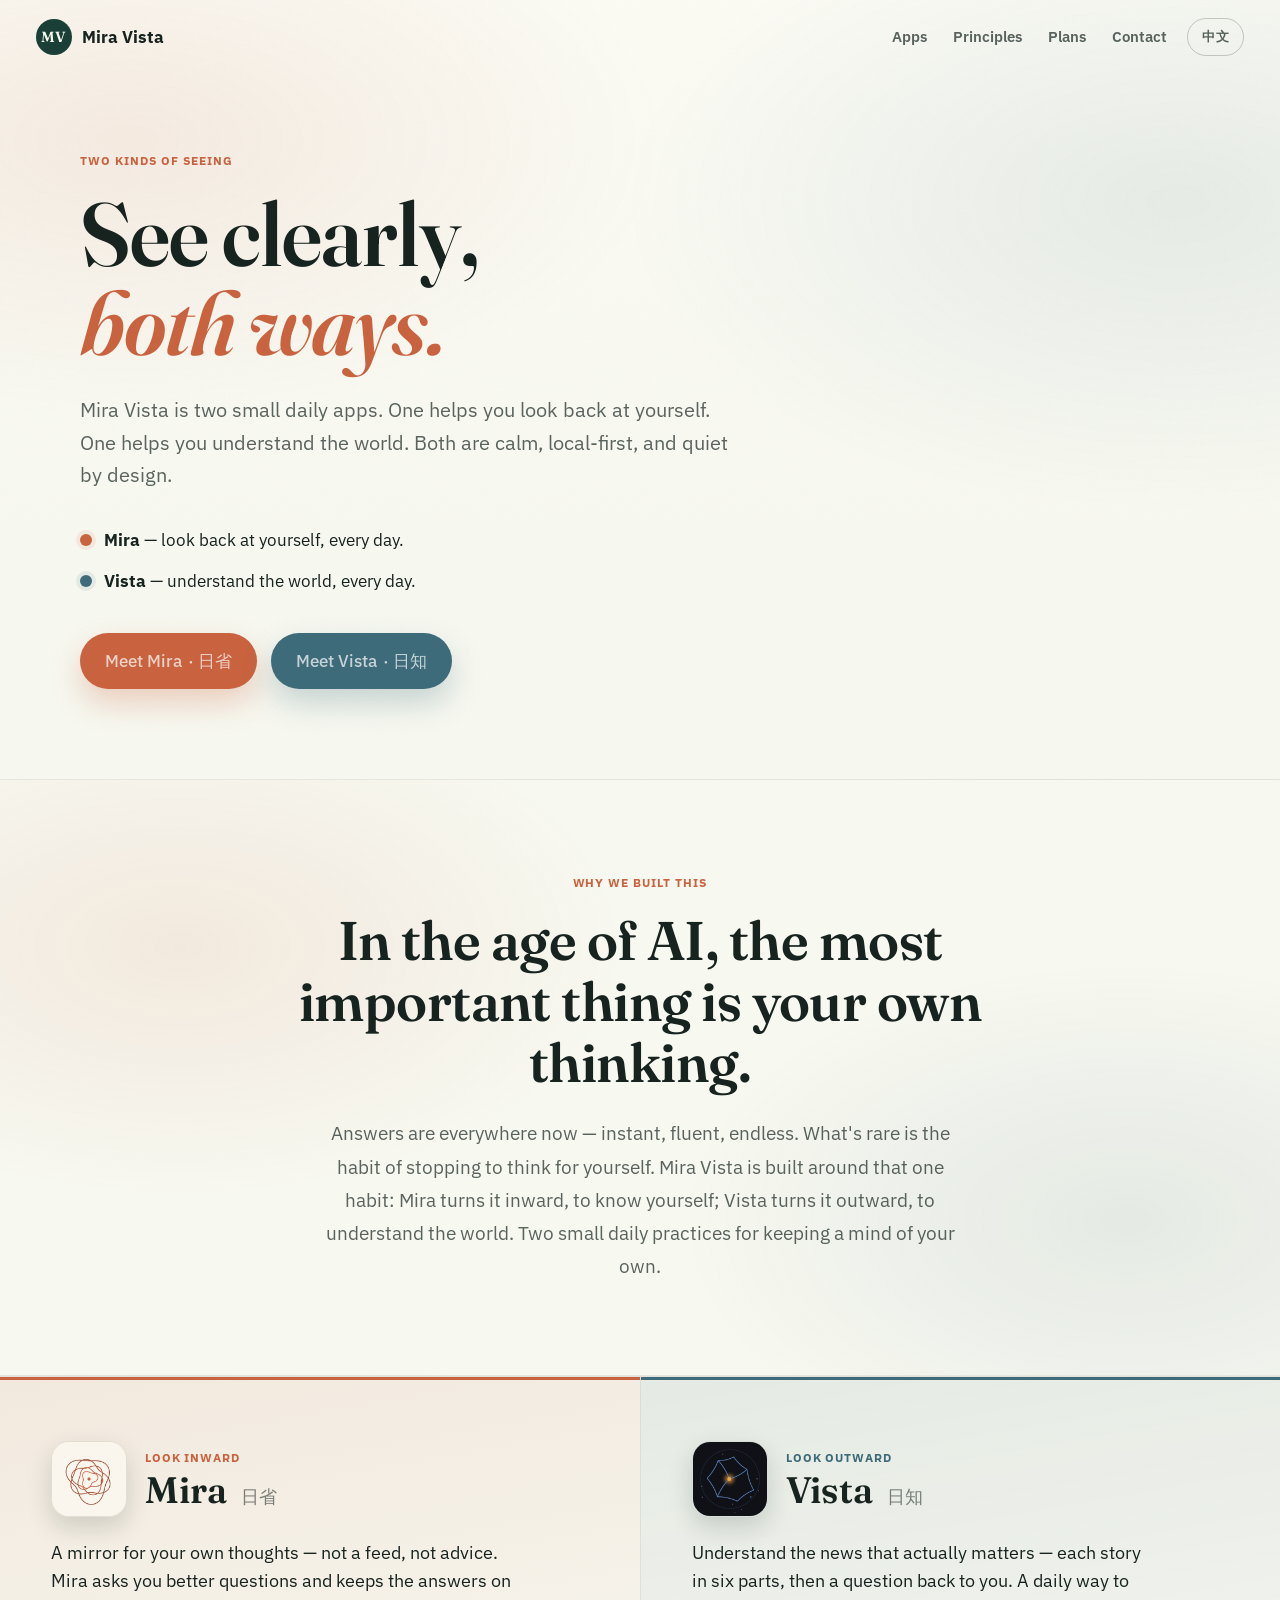
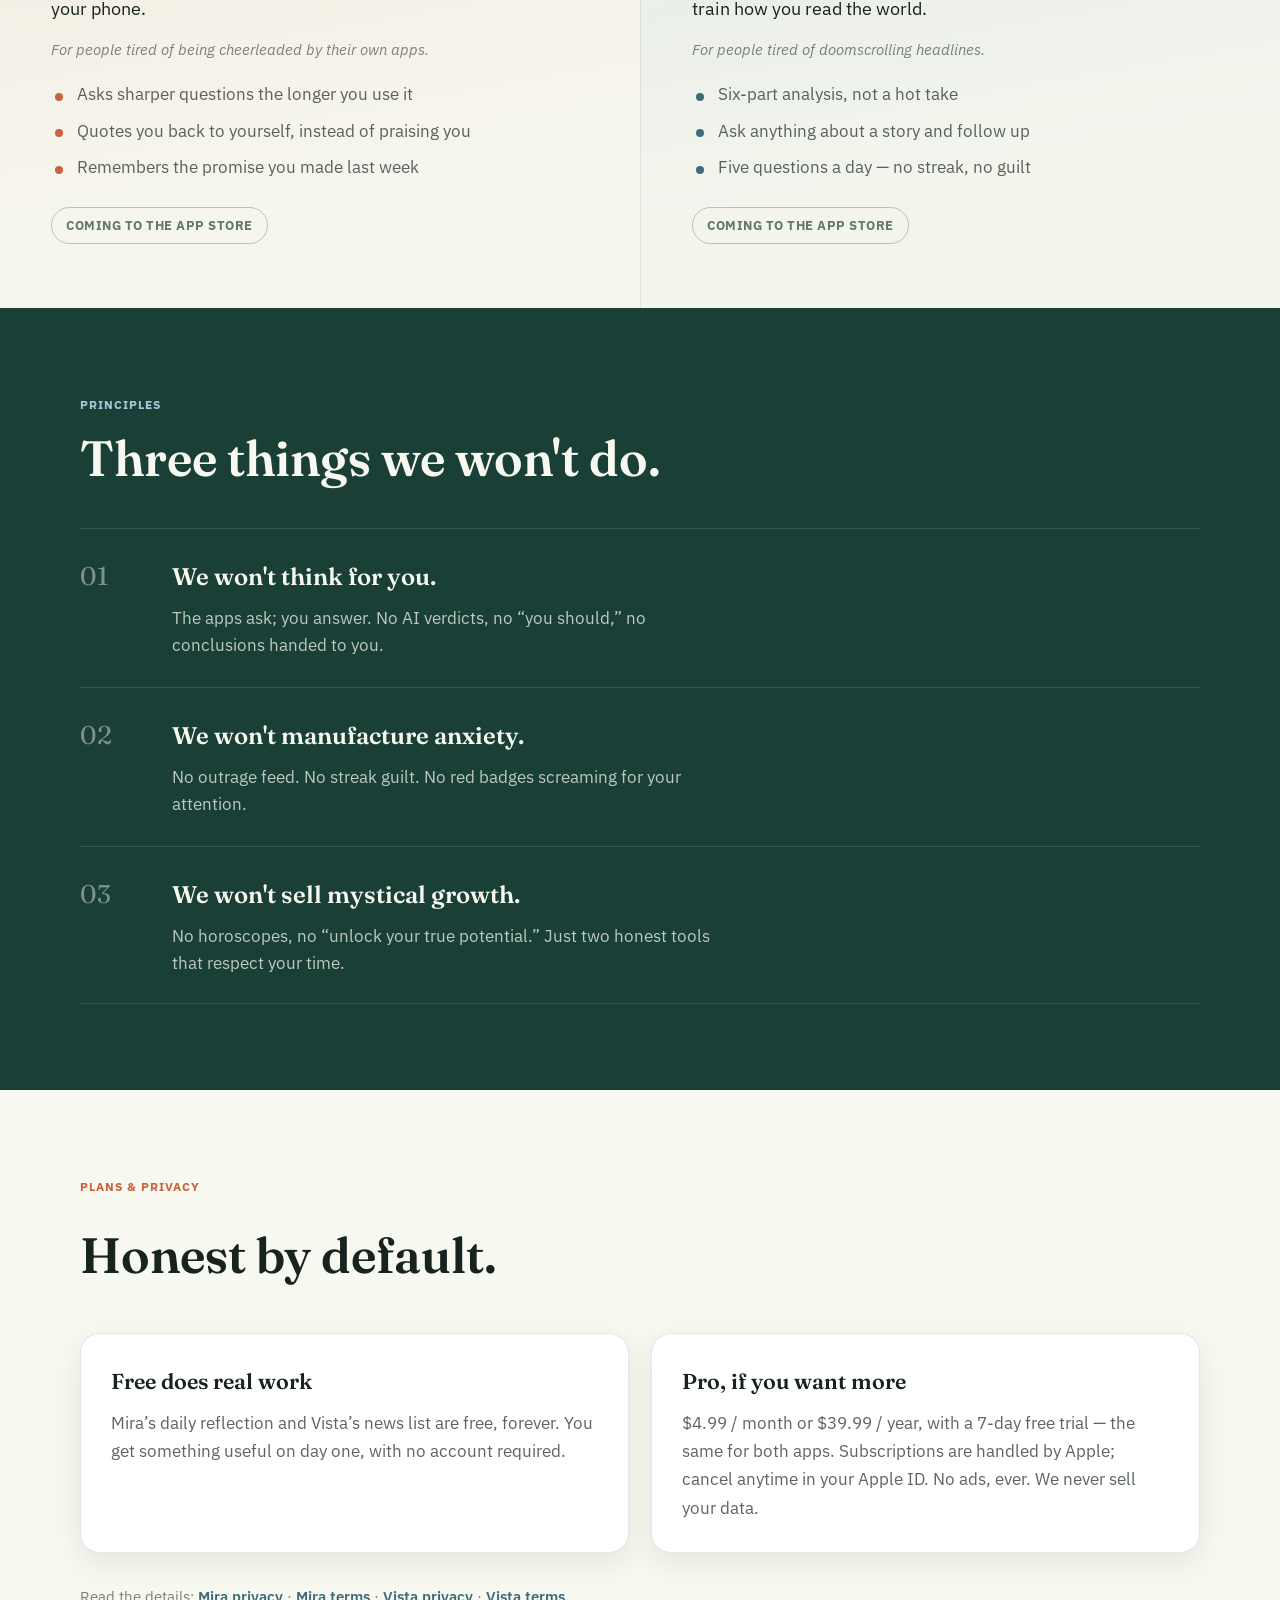
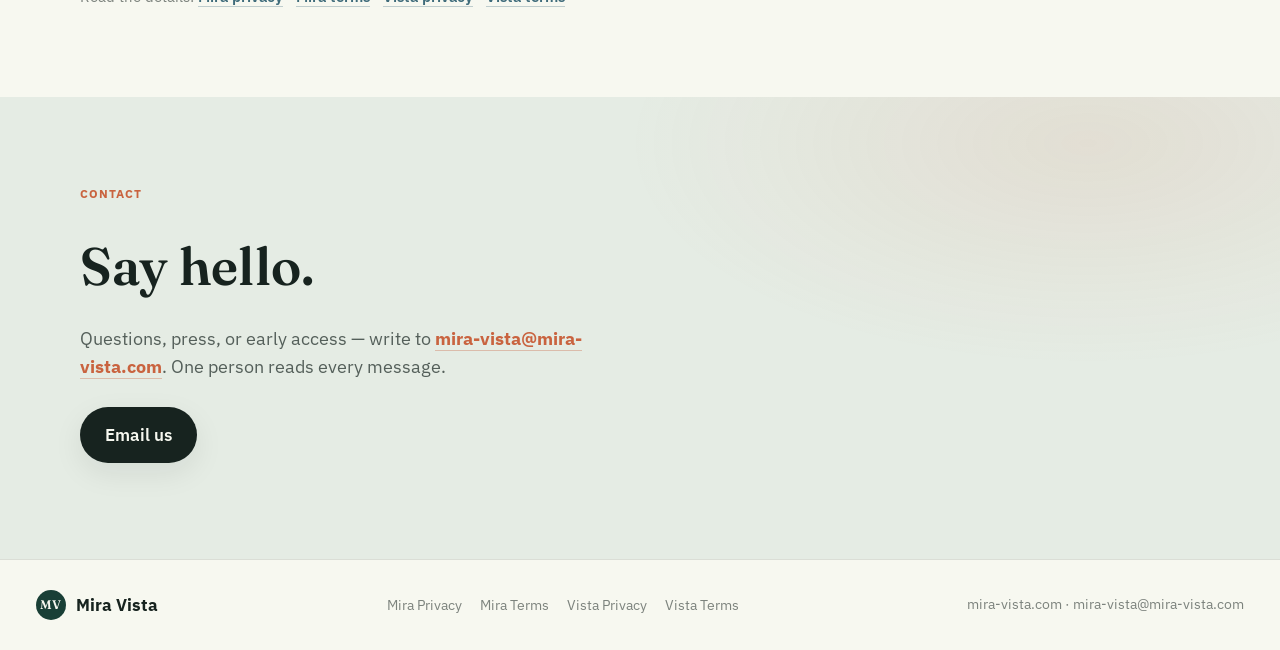
==== commit 143d3977: "Add bilingual EN/中文 toggle + "your own thinking" thesis - script.js: lightweight i18n engine — full " ====
--- a/index.html
+++ b/index.html
@@ -6,47 +6,57 @@
     <title>Mira Vista — Two kinds of seeing</title>
     <meta
       name="description"
-      content="Mira Vista is two small daily apps. Mira looks inward — a mirror for your own thoughts. Vista looks outward — understand the world, one story at a time. Calm, local-first, quiet by design."
+      content="Mira Vista is two small daily apps. Mira looks inward — a mirror for your own thoughts. Vista looks outward — understand the world. In the age of AI, the most important thing is still your own thinking. 看清自己，看懂世界。"
     />
     <meta name="theme-color" content="#f7f8f0" />
     <meta property="og:title" content="Mira Vista — Two kinds of seeing" />
     <meta
       property="og:description"
-      content="Two quiet daily apps. Mira: look back at yourself. Vista: understand the world. 看清自己，看懂世界."
+      content="Two quiet daily apps. Mira: look back at yourself. Vista: understand the world. In the age of AI, the most important thing is your own thinking. 看清自己，看懂世界。"
     />
     <meta property="og:type" content="website" />
     <meta property="og:url" content="https://mira-vista.com" />
     <link rel="preconnect" href="https://fonts.googleapis.com" />
     <link rel="preconnect" href="https://fonts.gstatic.com" crossorigin />
     <link
-      href="https://fonts.googleapis.com/css2?family=Fraunces:ital,opsz,wght@0,9..144,500;0,9..144,600;0,9..144,700;1,9..144,500&family=IBM+Plex+Sans:wght@400;500;600;700&display=swap"
+      href="https://fonts.googleapis.com/css2?family=Fraunces:ital,opsz,wght@0,9..144,500;0,9..144,600;0,9..144,700;1,9..144,500&family=IBM+Plex+Sans:wght@400;500;600;700&family=Noto+Sans+SC:wght@400;500;700&display=swap"
       rel="stylesheet"
     />
     <link rel="stylesheet" href="styles.css" />
   </head>
   <body>
-    <a class="skip-link" href="#apps">Skip to the apps</a>
+    <a class="skip-link" href="#apps" data-i18n="skip">Skip to the apps</a>
 
     <header class="site-header" data-header>
       <a class="brand" href="#top" aria-label="Mira Vista home">
         <span class="brand-mark" aria-hidden="true">MV</span>
         <span class="brand-name">Mira Vista</span>
       </a>
-      <nav class="nav-links" aria-label="Primary navigation">
-        <a href="#apps">Apps</a>
-        <a href="#principles">Principles</a>
-        <a href="#plans">Plans</a>
-        <a href="#contact">Contact</a>
-      </nav>
+      <div class="header-actions">
+        <nav class="nav-links" aria-label="Primary navigation">
+          <a href="#apps" data-i18n="nav.apps">Apps</a>
+          <a href="#principles" data-i18n="nav.principles">Principles</a>
+          <a href="#plans" data-i18n="nav.plans">Plans</a>
+          <a href="#contact" data-i18n="nav.contact">Contact</a>
+        </nav>
+        <button
+          class="lang-toggle"
+          type="button"
+          data-lang-toggle
+          aria-label="切换到中文 / Switch language"
+        >
+          中文
+        </button>
+      </div>
     </header>
 
     <main id="top">
       <!-- ===== Hero ===== -->
       <section class="hero" aria-label="Mira Vista introduction">
         <div class="hero-inner">
-          <p class="eyebrow">Two kinds of seeing · 一内一外</p>
-          <h1>See clearly,<br /><em>both ways.</em></h1>
-          <p class="hero-lead">
+          <p class="eyebrow" data-i18n="hero.eyebrow">Two kinds of seeing</p>
+          <h1 data-i18n-html="hero.h1">See clearly,<br /><em>both ways.</em></h1>
+          <p class="hero-lead" data-i18n="hero.lead">
             Mira Vista is two small daily apps. One helps you look back at
             yourself. One helps you understand the world. Both are calm,
             local-first, and quiet by design.
@@ -55,24 +65,41 @@
           <ul class="hero-duo">
             <li>
               <span class="duo-dot duo-dot--mira" aria-hidden="true"></span>
-              <span><strong>Mira</strong> — look back at yourself, every day.</span>
+              <span data-i18n-html="hero.duoMira"><strong>Mira</strong> — look back at yourself, every day.</span>
             </li>
             <li>
               <span class="duo-dot duo-dot--vista" aria-hidden="true"></span>
-              <span><strong>Vista</strong> — understand the world, every day.</span>
+              <span data-i18n-html="hero.duoVista"><strong>Vista</strong> — understand the world, every day.</span>
             </li>
           </ul>
 
           <div class="hero-cta">
             <a class="button button--mira" href="#mira">
-              Meet Mira <span aria-hidden="true">· 日省</span>
+              <span data-i18n="hero.metaMira">Meet Mira</span>
+              <span aria-hidden="true">· 日省</span>
             </a>
             <a class="button button--vista" href="#vista">
-              Meet Vista <span aria-hidden="true">· 日知</span>
+              <span data-i18n="hero.metaVista">Meet Vista</span>
+              <span aria-hidden="true">· 日知</span>
             </a>
           </div>
-
-          <p class="hero-zh" lang="zh-Hans">看清自己，看懂世界。</p>
+        </div>
+      </section>
+
+      <!-- ===== Thesis ===== -->
+      <section class="thesis" aria-label="Why Mira Vista exists">
+        <div class="thesis-inner">
+          <p class="section-kicker" data-i18n="thesis.kicker">Why we built this</p>
+          <h2 class="thesis-line" data-i18n="thesis.line">
+            In the age of AI, the most important thing is your own thinking.
+          </h2>
+          <p class="thesis-body" data-i18n="thesis.body">
+            Answers are everywhere now — instant, fluent, endless. What's rare
+            is the habit of stopping to think for yourself. Mira Vista is built
+            around that one habit: Mira turns it inward, to know yourself; Vista
+            turns it outward, to understand the world. Two small daily practices
+            for keeping a mind of your own.
+          </p>
         </div>
       </section>
 
@@ -89,21 +116,21 @@
               loading="lazy"
             />
             <div>
-              <p class="panel-kicker">Look inward</p>
+              <p class="panel-kicker" data-i18n="apps.kickerMira">Look inward</p>
               <h2>Mira <span lang="zh-Hans">日省</span></h2>
             </div>
           </header>
-          <p class="panel-lead">
+          <p class="panel-lead" data-i18n="apps.leadMira">
             A mirror for your own thoughts — not a feed, not advice. Mira asks
             you better questions and keeps the answers on your phone.
           </p>
-          <p class="panel-for">For people tired of being cheerleaded by their own apps.</p>
+          <p class="panel-for" data-i18n="apps.forMira">For people tired of being cheerleaded by their own apps.</p>
           <ul class="panel-list">
-            <li>Asks sharper questions the longer you use it</li>
-            <li>Quotes you back to yourself, instead of praising you</li>
-            <li>Remembers the promise you made last week</li>
+            <li data-i18n="apps.miraL1">Asks sharper questions the longer you use it</li>
+            <li data-i18n="apps.miraL2">Quotes you back to yourself, instead of praising you</li>
+            <li data-i18n="apps.miraL3">Remembers the promise you made last week</li>
           </ul>
-          <p class="panel-status">Coming to the App Store</p>
+          <p class="panel-status" data-i18n="apps.status">Coming to the App Store</p>
         </article>
 
         <article class="panel panel--vista" id="vista">
@@ -117,61 +144,58 @@
               loading="lazy"
             />
             <div>
-              <p class="panel-kicker">Look outward</p>
+              <p class="panel-kicker" data-i18n="apps.kickerVista">Look outward</p>
               <h2>Vista <span lang="zh-Hans">日知</span></h2>
             </div>
           </header>
-          <p class="panel-lead">
+          <p class="panel-lead" data-i18n="apps.leadVista">
             Understand the news that actually matters — each story in six parts,
             then a question back to you. A daily way to train how you read the
             world.
           </p>
-          <p class="panel-for">For people tired of doomscrolling headlines.</p>
+          <p class="panel-for" data-i18n="apps.forVista">For people tired of doomscrolling headlines.</p>
           <ul class="panel-list">
-            <li>Six-part analysis, not a hot take</li>
-            <li>Ask anything about a story and follow up</li>
-            <li>Five questions a day — no streak, no guilt</li>
+            <li data-i18n="apps.vistaL1">Six-part analysis, not a hot take</li>
+            <li data-i18n="apps.vistaL2">Ask anything about a story and follow up</li>
+            <li data-i18n="apps.vistaL3">Five questions a day — no streak, no guilt</li>
           </ul>
-          <p class="panel-status">Coming to the App Store</p>
+          <p class="panel-status" data-i18n="apps.status">Coming to the App Store</p>
         </article>
       </section>
 
       <!-- ===== Principles ===== -->
       <section class="principles" id="principles" aria-label="Product principles">
         <div class="principles-inner">
-          <p class="section-kicker">Principles · 我们的原则</p>
-          <h2>Three things we won't do.</h2>
+          <p class="section-kicker" data-i18n="principles.kicker">Principles</p>
+          <h2 data-i18n="principles.h2">Three things we won't do.</h2>
           <ol class="principle-list">
             <li class="principle">
               <span class="principle-no" aria-hidden="true">01</span>
               <div>
-                <h3>We won't think for you.</h3>
-                <p>
+                <h3 data-i18n="principles.t1">We won't think for you.</h3>
+                <p data-i18n="principles.b1">
                   The apps ask; you answer. No AI verdicts, no “you should,” no
                   conclusions handed to you.
-                  <span class="principle-zh" lang="zh-Hans">不替你思考。</span>
                 </p>
               </div>
             </li>
             <li class="principle">
               <span class="principle-no" aria-hidden="true">02</span>
               <div>
-                <h3>We won't manufacture anxiety.</h3>
-                <p>
+                <h3 data-i18n="principles.t2">We won't manufacture anxiety.</h3>
+                <p data-i18n="principles.b2">
                   No outrage feed. No streak guilt. No red badges screaming for
                   your attention.
-                  <span class="principle-zh" lang="zh-Hans">不制造焦虑。</span>
                 </p>
               </div>
             </li>
             <li class="principle">
               <span class="principle-no" aria-hidden="true">03</span>
               <div>
-                <h3>We won't sell mystical growth.</h3>
-                <p>
+                <h3 data-i18n="principles.t3">We won't sell mystical growth.</h3>
+                <p data-i18n="principles.b3">
                   No horoscopes, no “unlock your true potential.” Just two honest
                   tools that respect your time.
-                  <span class="principle-zh" lang="zh-Hans">不卖玄学成长。</span>
                 </p>
               </div>
             </li>
@@ -182,19 +206,19 @@
       <!-- ===== Plans & privacy ===== -->
       <section class="plans" id="plans" aria-label="Plans and privacy">
         <div class="plans-inner">
-          <p class="section-kicker">Plans &amp; privacy</p>
-          <h2>Honest by default.</h2>
+          <p class="section-kicker" data-i18n="plans.kicker">Plans &amp; privacy</p>
+          <h2 data-i18n="plans.h2">Honest by default.</h2>
           <div class="plans-grid">
             <div class="plans-block">
-              <h3>Free does real work</h3>
-              <p>
+              <h3 data-i18n="plans.t1">Free does real work</h3>
+              <p data-i18n="plans.b1">
                 Mira’s daily reflection and Vista’s news list are free, forever.
                 You get something useful on day one, with no account required.
               </p>
             </div>
             <div class="plans-block">
-              <h3>Pro, if you want more</h3>
-              <p>
+              <h3 data-i18n="plans.t2">Pro, if you want more</h3>
+              <p data-i18n="plans.b2">
                 $4.99 / month or $39.99 / year, with a 7-day free trial — the
                 same for both apps. Subscriptions are handled by Apple; cancel
                 anytime in your Apple&nbsp;ID. No ads, ever. We never sell your
@@ -203,11 +227,11 @@
             </div>
           </div>
           <p class="plans-legal">
-            Read the details:
-            <a href="mira/privacy.html">Mira privacy</a> ·
-            <a href="mira/terms.html">Mira terms</a> ·
-            <a href="vista/privacy.html">Vista privacy</a> ·
-            <a href="vista/terms.html">Vista terms</a>
+            <span data-i18n="plans.legalLabel">Read the details:</span>
+            <a href="mira/privacy.html" data-href-en="mira/privacy.html" data-href-zh="mira/privacy_zh.html" data-i18n="plans.miraPrivacy">Mira privacy</a> ·
+            <a href="mira/terms.html" data-href-en="mira/terms.html" data-href-zh="mira/terms_zh.html" data-i18n="plans.miraTerms">Mira terms</a> ·
+            <a href="vista/privacy.html" data-href-en="vista/privacy.html" data-href-zh="vista/privacy_zh.html" data-i18n="plans.vistaPrivacy">Vista privacy</a> ·
+            <a href="vista/terms.html" data-href-en="vista/terms.html" data-href-zh="vista/terms_zh.html" data-i18n="plans.vistaTerms">Vista terms</a>
           </p>
         </div>
       </section>
@@ -215,14 +239,14 @@
       <!-- ===== Contact ===== -->
       <section class="contact" id="contact" aria-label="Contact">
         <div class="contact-inner">
-          <p class="section-kicker">Contact</p>
-          <h2>Say hello.</h2>
-          <p class="contact-copy">
+          <p class="section-kicker" data-i18n="contact.kicker">Contact</p>
+          <h2 data-i18n="contact.h2">Say hello.</h2>
+          <p class="contact-copy" data-i18n-html="contact.copy">
             Questions, press, or early access — write to
             <a href="mailto:mira-vista@mira-vista.com">mira-vista@mira-vista.com</a>.
             One person reads every message.
           </p>
-          <a class="button button--ink" href="mailto:mira-vista@mira-vista.com">
+          <a class="button button--ink" href="mailto:mira-vista@mira-vista.com" data-i18n="contact.btn">
             Email us
           </a>
         </div>
@@ -235,10 +259,10 @@
         <span>Mira Vista</span>
       </div>
       <nav class="footer-links" aria-label="Legal and pages">
-        <a href="mira/privacy.html">Mira Privacy</a>
-        <a href="mira/terms.html">Mira Terms</a>
-        <a href="vista/privacy.html">Vista Privacy</a>
-        <a href="vista/terms.html">Vista Terms</a>
+        <a href="mira/privacy.html" data-href-en="mira/privacy.html" data-href-zh="mira/privacy_zh.html" data-i18n="footer.miraPrivacy">Mira Privacy</a>
+        <a href="mira/terms.html" data-href-en="mira/terms.html" data-href-zh="mira/terms_zh.html" data-i18n="footer.miraTerms">Mira Terms</a>
+        <a href="vista/privacy.html" data-href-en="vista/privacy.html" data-href-zh="vista/privacy_zh.html" data-i18n="footer.vistaPrivacy">Vista Privacy</a>
+        <a href="vista/terms.html" data-href-en="vista/terms.html" data-href-zh="vista/terms_zh.html" data-i18n="footer.vistaTerms">Vista Terms</a>
       </nav>
       <span class="footer-meta">mira-vista.com · mira-vista@mira-vista.com</span>
     </footer>
--- a/styles.css
+++ b/styles.css
@@ -172,6 +172,89 @@
 }
 .button--ghost:hover { border-color: var(--ink); }
 
+/* ===== Header actions + language toggle ===== */
+.header-actions {
+  align-items: center;
+  display: flex;
+  gap: 20px;
+}
+.lang-toggle {
+  background: transparent;
+  border: 1.5px solid rgba(23, 35, 31, 0.22);
+  border-radius: 999px;
+  color: var(--ink-70);
+  cursor: pointer;
+  font: inherit;
+  font-size: 0.82rem;
+  font-weight: 600;
+  letter-spacing: 0.02em;
+  min-width: 50px;
+  padding: 7px 14px;
+  transition: border-color 160ms ease, color 160ms ease,
+    background-color 160ms ease;
+}
+.lang-toggle:hover,
+.lang-toggle:focus-visible {
+  background: rgba(23, 35, 31, 0.04);
+  border-color: var(--ink);
+  color: var(--ink);
+}
+
+/* ===== Chinese typography ===== */
+html[data-lang="zh"] body {
+  font-family: "Noto Sans SC", "IBM Plex Sans", system-ui, sans-serif;
+}
+html[data-lang="zh"] .hero h1,
+html[data-lang="zh"] .thesis-line,
+html[data-lang="zh"] .principles h2,
+html[data-lang="zh"] .plans h2,
+html[data-lang="zh"] .contact h2,
+html[data-lang="zh"] .panel h2,
+html[data-lang="zh"] .principle h3,
+html[data-lang="zh"] .plans-block h3 {
+  font-family: "Noto Sans SC", "Fraunces", serif;
+  font-weight: 700;
+  letter-spacing: 0;
+}
+html[data-lang="zh"] .hero h1 { line-height: 1.18; }
+html[data-lang="zh"] .hero h1 em {
+  font-style: normal; /* CJK italic looks wrong; keep the color accent only */
+}
+html[data-lang="zh"] .thesis-line { line-height: 1.3; }
+
+/* ===== Thesis ===== */
+.thesis {
+  padding: 92px var(--pad);
+  border-top: 1px solid rgba(23, 35, 31, 0.08);
+  border-bottom: 1px solid rgba(23, 35, 31, 0.08);
+  background:
+    radial-gradient(58% 70% at 14% 28%, var(--mira-soft), transparent 60%),
+    radial-gradient(58% 72% at 88% 74%, var(--vista-soft), transparent 60%),
+    var(--paper);
+}
+.thesis-inner {
+  margin: 0 auto;
+  max-width: 920px;
+  text-align: center;
+}
+.thesis .section-kicker { color: var(--mira); }
+.thesis-line {
+  font-family: "Fraunces", serif;
+  font-weight: 600;
+  font-size: clamp(2rem, 4.6vw, 3.4rem);
+  line-height: 1.12;
+  letter-spacing: -0.01em;
+  margin: 0 auto 24px;
+  max-width: 22ch;
+}
+.thesis-body {
+  color: var(--ink-70);
+  font-size: clamp(1.02rem, 1.5vw, 1.18rem);
+  line-height: 1.75;
+  margin: 0 auto;
+  max-width: 60ch;
+}
+
 /* ===== Hero ===== */
 .hero {
   position: relative;
@@ -536,7 +619,8 @@
 @media (max-width: 720px) {
   :root { --pad: 22px; }
   body { font-size: 16px; }
-  .nav-links { gap: 16px; font-size: 0.82rem; }
+  .header-actions { gap: 12px; }
+  .nav-links { gap: 14px; font-size: 0.82rem; }
   .brand-name { display: none; }
   .hero { padding: 120px 22px 70px; }
   .hero-duo li { font-size: 1rem; align-items: flex-start; }
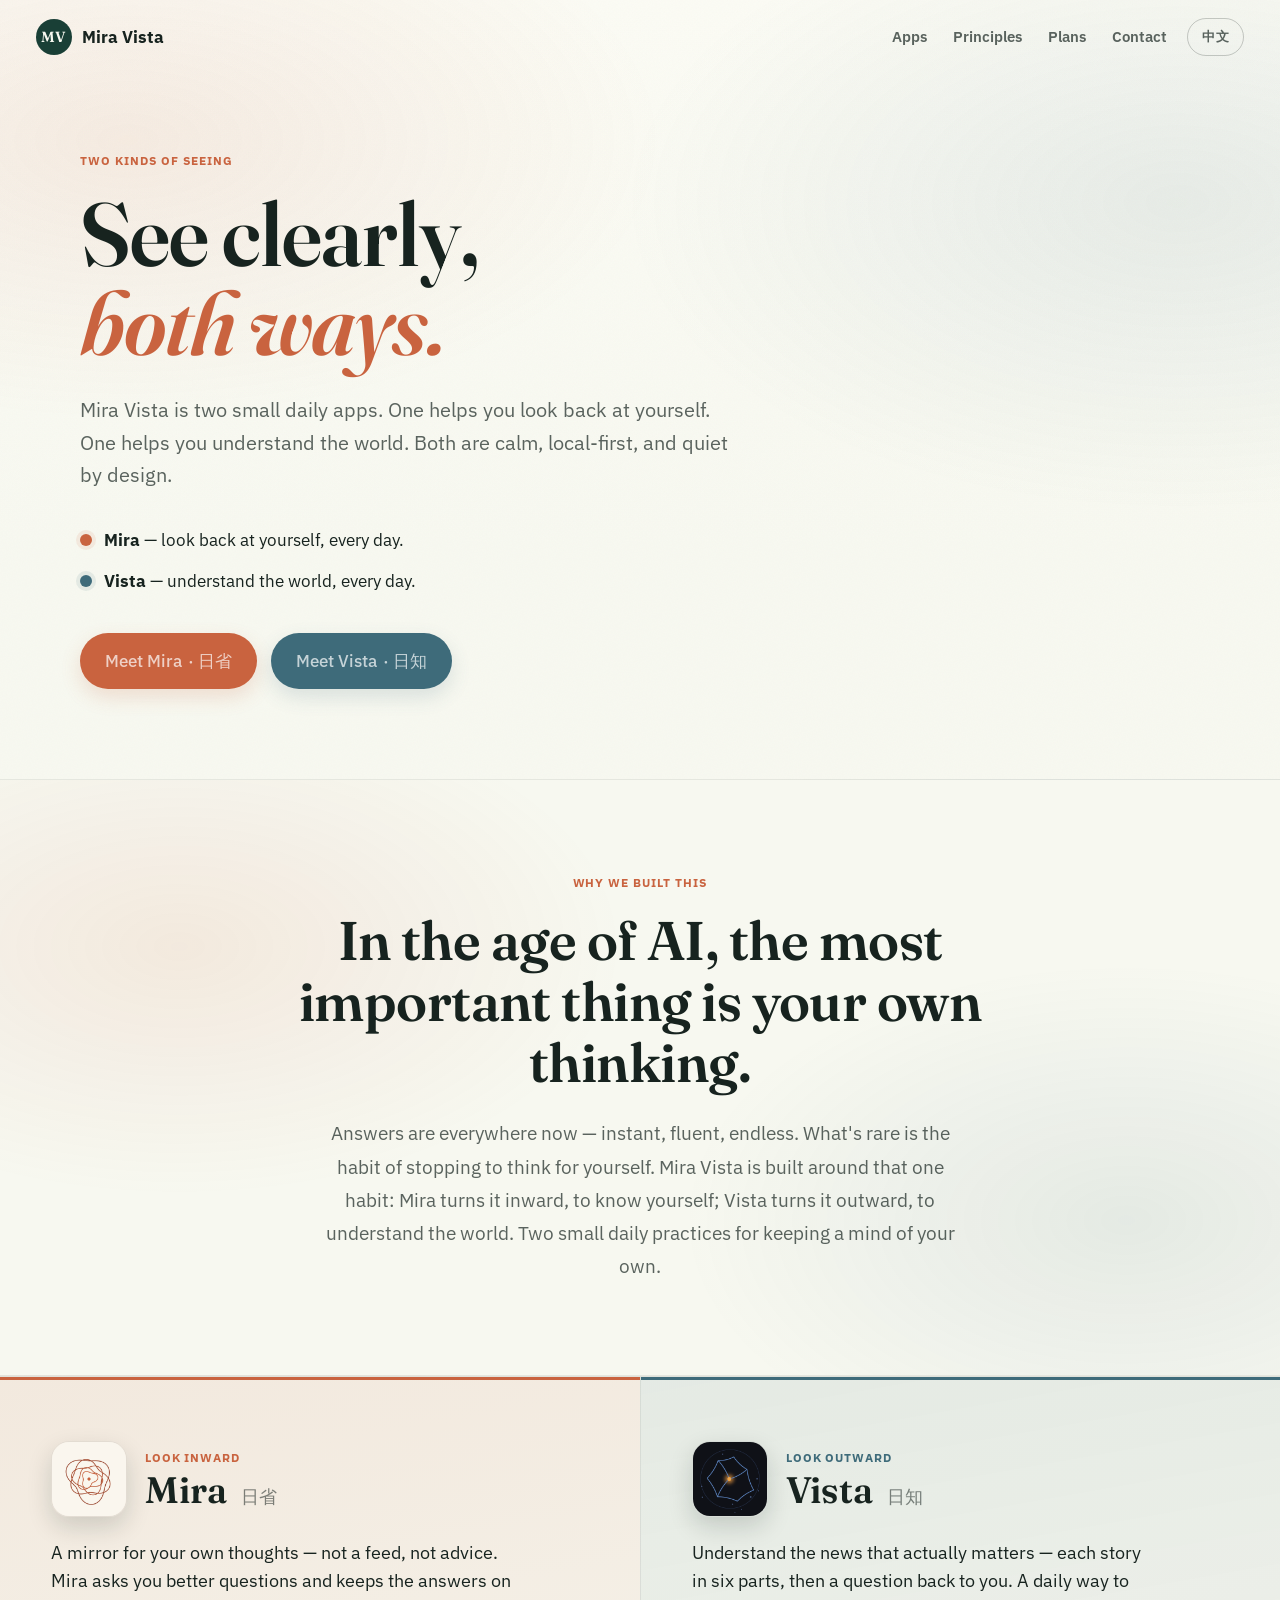
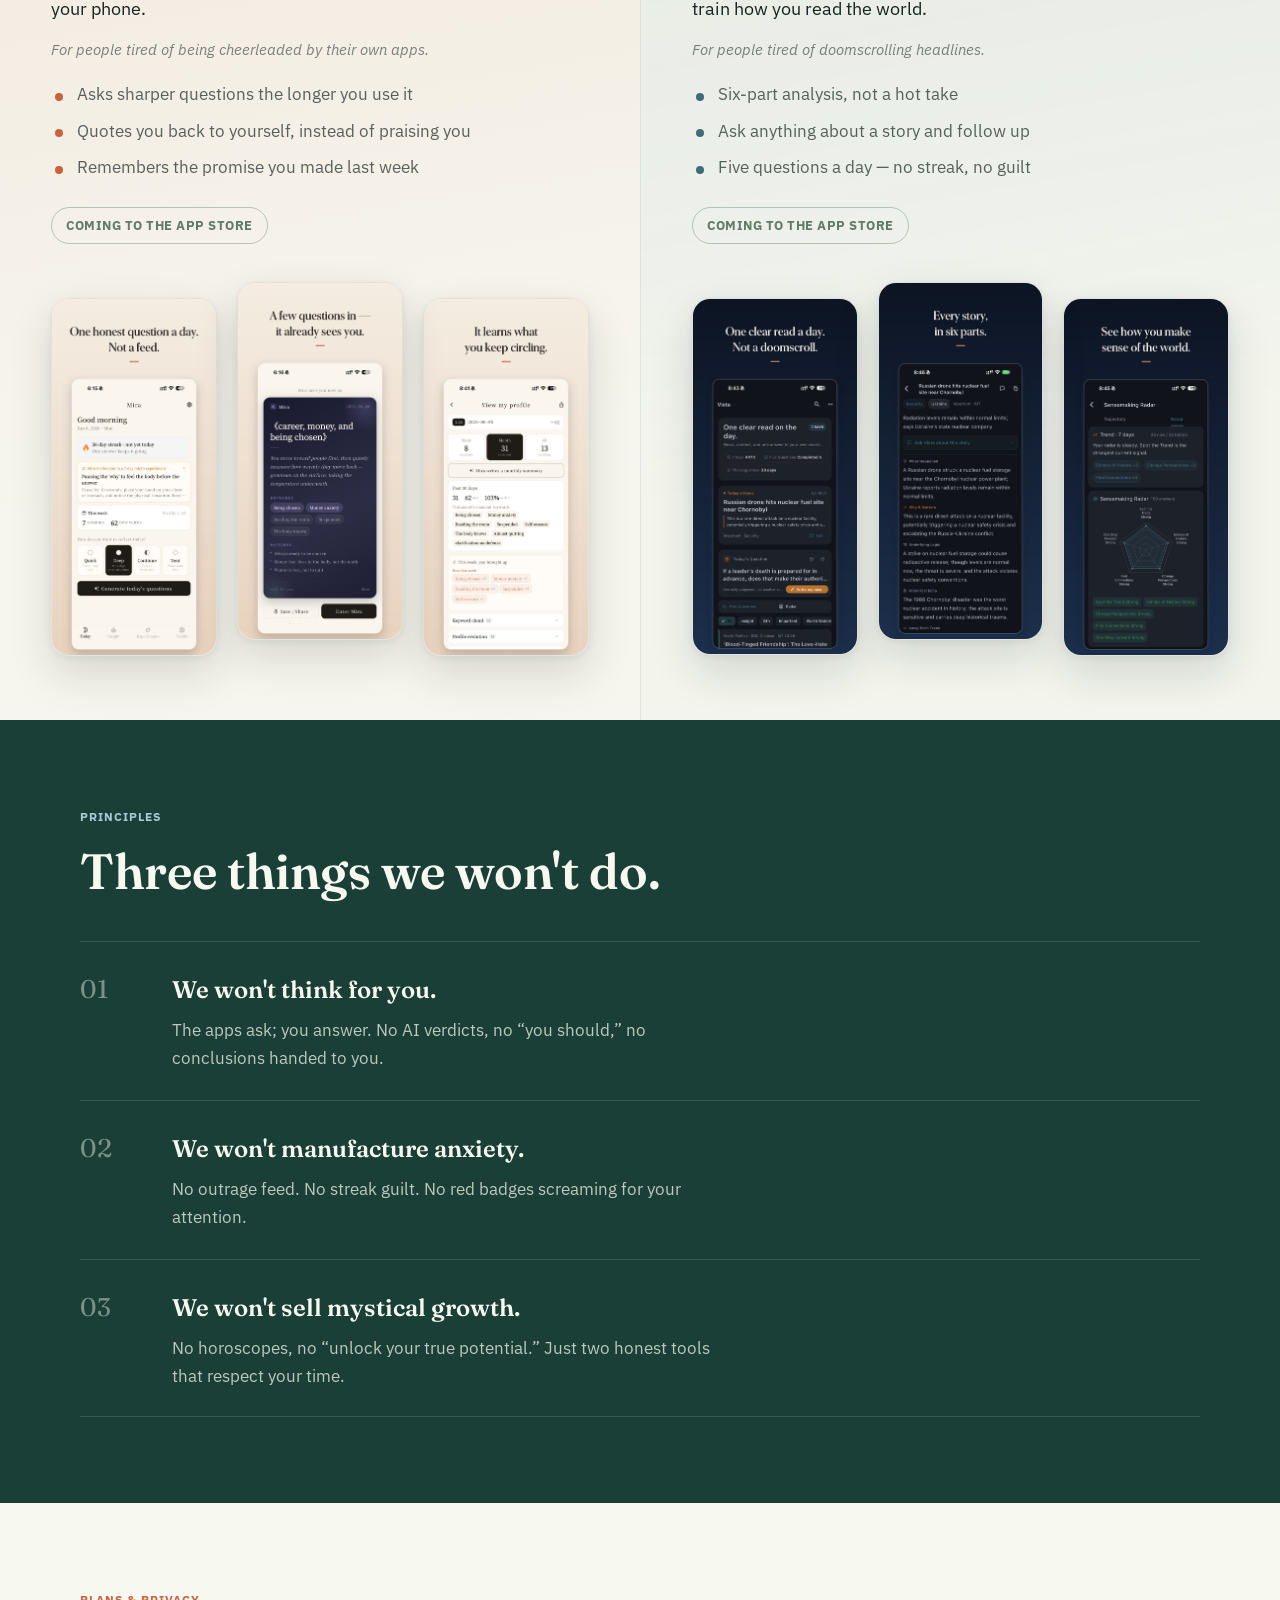
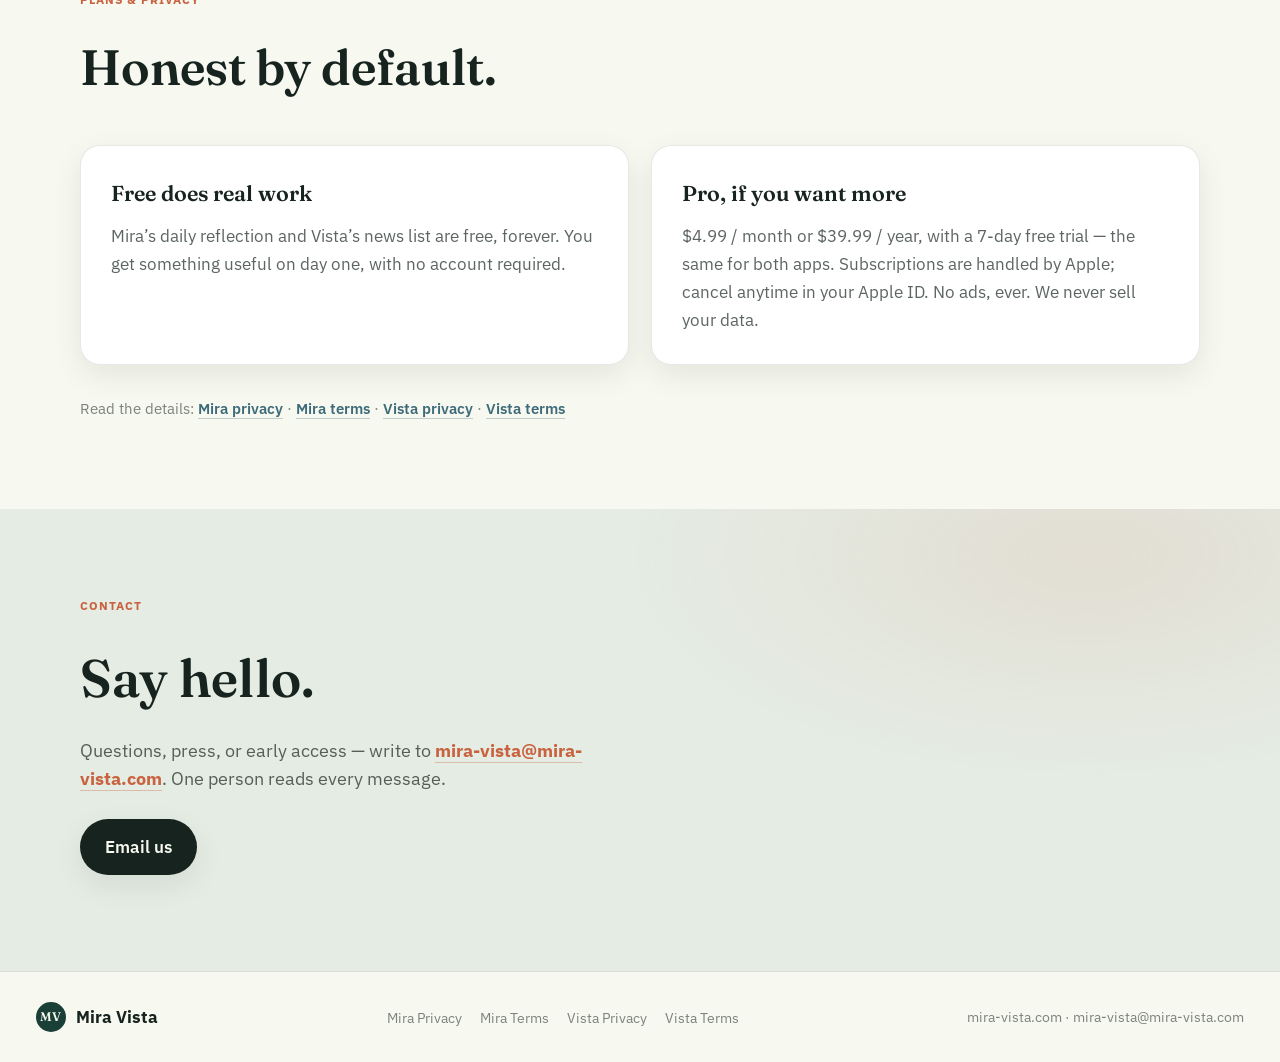
==== commit f635c530: "Add app screenshot showcases + UI polish - 3 screenshots per app panel (Mira warm / Vista dark), 662" ====
--- a/index.html
+++ b/index.html
@@ -88,7 +88,7 @@
 
       <!-- ===== Thesis ===== -->
       <section class="thesis" aria-label="Why Mira Vista exists">
-        <div class="thesis-inner">
+        <div class="thesis-inner" data-reveal>
           <p class="section-kicker" data-i18n="thesis.kicker">Why we built this</p>
           <h2 class="thesis-line" data-i18n="thesis.line">
             In the age of AI, the most important thing is your own thinking.
@@ -105,7 +105,7 @@
 
       <!-- ===== Apps diptych ===== -->
       <section class="diptych" id="apps" aria-label="The two apps">
-        <article class="panel panel--mira" id="mira">
+        <article class="panel panel--mira" id="mira" data-reveal>
           <header class="panel-head">
             <img
               class="panel-icon"
@@ -131,9 +131,32 @@
             <li data-i18n="apps.miraL3">Remembers the promise you made last week</li>
           </ul>
           <p class="panel-status" data-i18n="apps.status">Coming to the App Store</p>
+          <div class="panel-shots" aria-label="Mira screenshots">
+            <img
+              src="assets/shots/mira-home.jpg"
+              alt="Mira home screen — one honest question a day, not a feed"
+              width="662"
+              height="1440"
+              loading="lazy"
+            />
+            <img
+              src="assets/shots/mira-reveal.jpg"
+              alt="Mira portrait card — a few questions in, it already sees you"
+              width="662"
+              height="1440"
+              loading="lazy"
+            />
+            <img
+              src="assets/shots/mira-themes.jpg"
+              alt="Mira profile — it learns what you keep circling"
+              width="662"
+              height="1440"
+              loading="lazy"
+            />
+          </div>
         </article>
 
-        <article class="panel panel--vista" id="vista">
+        <article class="panel panel--vista" id="vista" data-reveal>
           <header class="panel-head">
             <img
               class="panel-icon"
@@ -160,12 +183,35 @@
             <li data-i18n="apps.vistaL3">Five questions a day — no streak, no guilt</li>
           </ul>
           <p class="panel-status" data-i18n="apps.status">Coming to the App Store</p>
+          <div class="panel-shots" aria-label="Vista screenshots">
+            <img
+              src="assets/shots/vista-home.jpg"
+              alt="Vista home screen — one clear read a day, not a doomscroll"
+              width="662"
+              height="1440"
+              loading="lazy"
+            />
+            <img
+              src="assets/shots/vista-sixparts.jpg"
+              alt="Vista story view — every story in six parts"
+              width="662"
+              height="1440"
+              loading="lazy"
+            />
+            <img
+              src="assets/shots/vista-radar.jpg"
+              alt="Vista sensemaking radar — see how you make sense of the world"
+              width="662"
+              height="1440"
+              loading="lazy"
+            />
+          </div>
         </article>
       </section>
 
       <!-- ===== Principles ===== -->
       <section class="principles" id="principles" aria-label="Product principles">
-        <div class="principles-inner">
+        <div class="principles-inner" data-reveal>
           <p class="section-kicker" data-i18n="principles.kicker">Principles</p>
           <h2 data-i18n="principles.h2">Three things we won't do.</h2>
           <ol class="principle-list">
@@ -205,7 +251,7 @@
 
       <!-- ===== Plans & privacy ===== -->
       <section class="plans" id="plans" aria-label="Plans and privacy">
-        <div class="plans-inner">
+        <div class="plans-inner" data-reveal>
           <p class="section-kicker" data-i18n="plans.kicker">Plans &amp; privacy</p>
           <h2 data-i18n="plans.h2">Honest by default.</h2>
           <div class="plans-grid">
@@ -238,7 +284,7 @@
 
       <!-- ===== Contact ===== -->
       <section class="contact" id="contact" aria-label="Contact">
-        <div class="contact-inner">
+        <div class="contact-inner" data-reveal>
           <p class="section-kicker" data-i18n="contact.kicker">Contact</p>
           <h2 data-i18n="contact.h2">Say hello.</h2>
           <p class="contact-copy" data-i18n-html="contact.copy">
--- a/styles.css
+++ b/styles.css
@@ -149,16 +149,16 @@
 .button--mira {
   background: var(--mira);
   color: var(--white);
-  box-shadow: 0 14px 30px rgba(201, 99, 63, 0.28);
-}
-.button--mira:hover { box-shadow: 0 18px 38px rgba(201, 99, 63, 0.36); }
+  box-shadow: 0 8px 20px rgba(201, 99, 63, 0.18);
+}
+.button--mira:hover { box-shadow: 0 12px 26px rgba(201, 99, 63, 0.26); }
 
 .button--vista {
   background: var(--vista);
   color: var(--white);
-  box-shadow: 0 14px 30px rgba(62, 107, 122, 0.26);
-}
-.button--vista:hover { box-shadow: 0 18px 38px rgba(62, 107, 122, 0.34); }
+  box-shadow: 0 8px 20px rgba(62, 107, 122, 0.16);
+}
+.button--vista:hover { box-shadow: 0 12px 26px rgba(62, 107, 122, 0.24); }
 
 .button--ink {
   background: var(--ink);
@@ -463,6 +463,53 @@
   border-radius: 999px;
   padding: 7px 14px;
   margin: 0;
+}
+
+/* ===== Panel screenshots ===== */
+.panel-shots {
+  display: grid;
+  grid-template-columns: repeat(3, 1fr);
+  gap: clamp(12px, 1.8vw, 20px);
+  align-items: start;
+  margin-top: 44px;
+  padding-top: 10px;
+}
+.panel-shots img {
+  width: 100%;
+  height: auto;
+  display: block;
+  border-radius: 18px;
+  border: 1px solid rgba(23, 35, 31, 0.08);
+  box-shadow:
+    0 2px 6px rgba(11, 31, 25, 0.06),
+    0 18px 44px rgba(11, 31, 25, 0.14);
+  transition: transform 260ms cubic-bezier(0.22, 0.61, 0.36, 1),
+    box-shadow 260ms ease;
+}
+.panel-shots img:nth-child(2) { transform: translateY(-16px); }
+.panel-shots img:hover {
+  transform: translateY(-8px);
+  box-shadow:
+    0 4px 10px rgba(11, 31, 25, 0.08),
+    0 26px 56px rgba(11, 31, 25, 0.2);
+}
+.panel-shots img:nth-child(2):hover { transform: translateY(-24px); }
+
+/* ===== Scroll reveal ===== */
+[data-reveal] {
+  opacity: 0;
+  transform: translateY(26px);
+  transition: opacity 700ms ease, transform 700ms cubic-bezier(0.22, 0.61, 0.36, 1);
+}
+[data-reveal].is-visible {
+  opacity: 1;
+  transform: none;
+}
+@media (prefers-reduced-motion: reduce) {
+  [data-reveal] {
+    opacity: 1 !important;
+    transform: none !important;
+  }
 }
 
 /* ===== Principles (soft dark band) ===== */
@@ -630,6 +677,26 @@
   .principle-no { font-size: 1.2rem; }
   .hero-cta .button { flex: 1 1 100%; }
   .site-footer { gap: 14px; }
+
+  /* Screenshot strip becomes a swipeable rail */
+  .panel-shots {
+    display: flex;
+    gap: 14px;
+    margin: 36px -22px 0;
+    overflow-x: auto;
+    padding: 16px 22px 22px;
+    scroll-padding-left: 22px;
+    scroll-snap-type: x mandatory;
+    scrollbar-width: none;
+    -webkit-overflow-scrolling: touch;
+  }
+  .panel-shots::-webkit-scrollbar { display: none; }
+  .panel-shots img {
+    flex: 0 0 68%;
+    max-width: 280px;
+    scroll-snap-align: start;
+    transform: none !important;
+  }
 }
 
 @media (max-width: 380px) {
